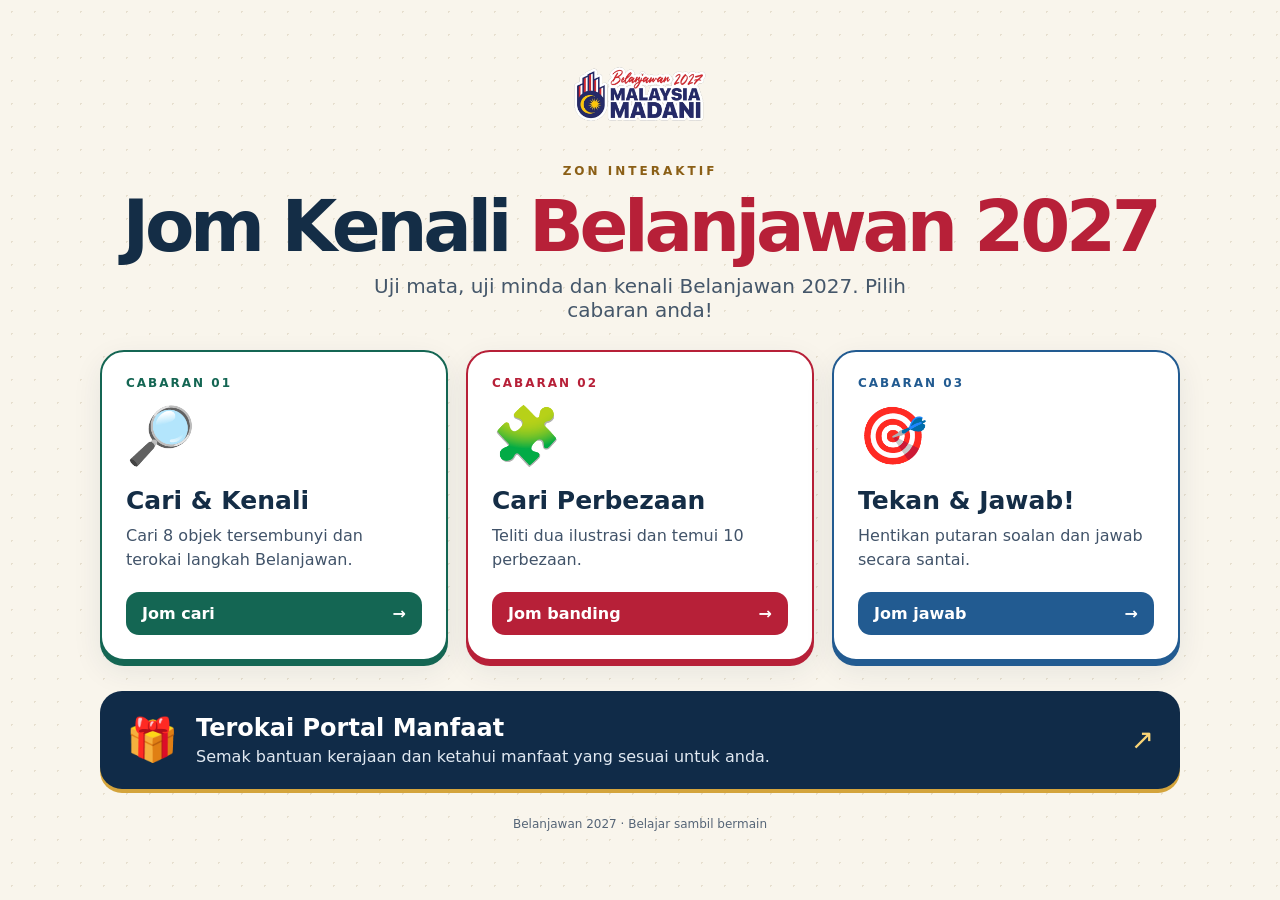
==== landing.html @ bca0113b "Revise landing page heading and quiz description" ====
<!doctype html><html lang="ms"><head><meta charset="utf-8"><meta name="viewport" content="width=device-width,initial-scale=1"><meta name="theme-color" content="#102b48"><title>Jom Kenali Belanjawan 2027</title><style>
*{box-sizing:border-box}body{margin:0;font-family:system-ui,sans-serif;color:#142d46;background:#f9f5ec;background-image:radial-gradient(#e7dfcf 1px,transparent 1px);background-size:23px 23px}main{max-width:1120px;margin:auto;padding:24px 20px 32px}header{text-align:center}header img{width:min(220px,60vw);height:140px;object-fit:contain;display:block;margin:auto}h1{font-size:clamp(38px,7vw,72px);letter-spacing:-.06em;line-height:1;margin:12px 0;color:#142d46}h1 span{color:#b72038}header p{font-size:clamp(15px,2vw,20px);margin:12px auto 28px;max-width:560px;color:#45576a}.eyebrow{font-weight:800;font-size:12px;letter-spacing:3px;text-transform:uppercase;color:#8b5f16}.games{display:grid;grid-template-columns:repeat(3,1fr);gap:18px}.game{--accent:#146653;display:flex;flex-direction:column;position:relative;overflow:hidden;padding:24px;border-radius:24px;background:white;color:#142d46;text-decoration:none;box-shadow:0 5px 0 var(--accent),0 10px 30px #17334a15;border:2px solid var(--accent);transition:transform .2s,box-shadow .2s;min-height:260px}.game:hover{transform:translateY(-5px);box-shadow:0 9px 0 var(--accent),0 15px 30px #17334a22}.game:active{transform:translateY(3px);box-shadow:0 2px 0 var(--accent)}.game:nth-child(2){--accent:#b72038}.game:nth-child(3){--accent:#225b91}.number{color:var(--accent);font-weight:800;font-size:12px;letter-spacing:2px}.emoji{font-size:56px;line-height:1.3;margin:10px 0}.game h2{font-size:25px;line-height:1.15;margin:4px 0 8px}.game p{color:#415369;margin:0 0 20px;line-height:1.5}.play{margin-top:auto;color:white;background:var(--accent);padding:12px 16px;border-radius:13px;font-weight:800;display:flex;justify-content:space-between}.portal{display:flex;align-items:center;gap:18px;background:#102b48;color:white;text-decoration:none;border-radius:22px;margin-top:30px;padding:22px 26px;box-shadow:0 4px 0 #d4a43c}.portal .emoji{margin:0;font-size:42px}.portal h2{margin:0 0 5px;font-size:24px}.portal p{margin:0;color:#e1e9f2}.portal .arrow{margin-left:auto;font-size:28px;color:#f9d477}.portal:hover{background:#1d4264}a:focus-visible{outline:4px solid #d69b28;outline-offset:5px}footer{text-align:center;color:#566577;font-size:12px;margin-top:28px} @media(max-width:720px){main{padding:18px 14px 24px}.games{grid-template-columns:1fr;gap:16px}.game{min-height:0;padding:18px}.emoji{font-size:44px;margin:4px 0}.game h2{font-size:23px}.game p{margin-bottom:12px}.portal{padding:18px;gap:12px}.portal h2{font-size:20px}header img{height:110px}}@media(prefers-reduced-motion:reduce){*{transition:none!important}}</style></head><body><main><header><img src="[data-uri]" alt="Belanjawan 2027 Malaysia MADANI"><div class="eyebrow">Zon Interaktif</div><h1>Jom Kenali <span>Belanjawan 2027</span></h1><p>Uji mata, uji minda dan kenali Belanjawan 2027. Pilih cabaran anda!</p></header><section class="games" aria-label="Pilih permainan"><a class="game" href="index.html"><span class="number">CABARAN 01</span><span class="emoji" aria-hidden="true">🔎</span><h2>Cari &amp; Kenali</h2><p>Cari 8 objek tersembunyi dan terokai langkah Belanjawan.</p><span class="play">Jom cari <span>→</span></span></a><a class="game" href="https://ismailyjoe.github.io/belanjawan-2027-cari-perbezaan/"><span class="number">CABARAN 02</span><span class="emoji" aria-hidden="true">🧩</span><h2>Cari Perbezaan</h2><p>Teliti dua ilustrasi dan temui 10 perbezaan.</p><span class="play">Jom banding <span>→</span></span></a><a class="game" href="https://ismailyjoe.github.io/belanjawan-2027-soalan-santai/"><span class="number">CABARAN 03</span><span class="emoji" aria-hidden="true">🎯</span><h2>Tekan &amp; Jawab!</h2><p>Hentikan putaran soalan dan jawab secara santai.</p><span class="play">Jom jawab <span>→</span></span></a></section><a class="portal" href="https://manfaat.mof.gov.my/" target="_blank" rel="noopener noreferrer"><span class="emoji" aria-hidden="true">🎁</span><div><h2>Terokai Portal Manfaat</h2><p>Semak bantuan kerajaan dan ketahui manfaat yang sesuai untuk anda.</p></div><span class="arrow" aria-hidden="true">↗</span></a><footer>Belanjawan 2027 · Belajar sambil bermain</footer></main></body></html>
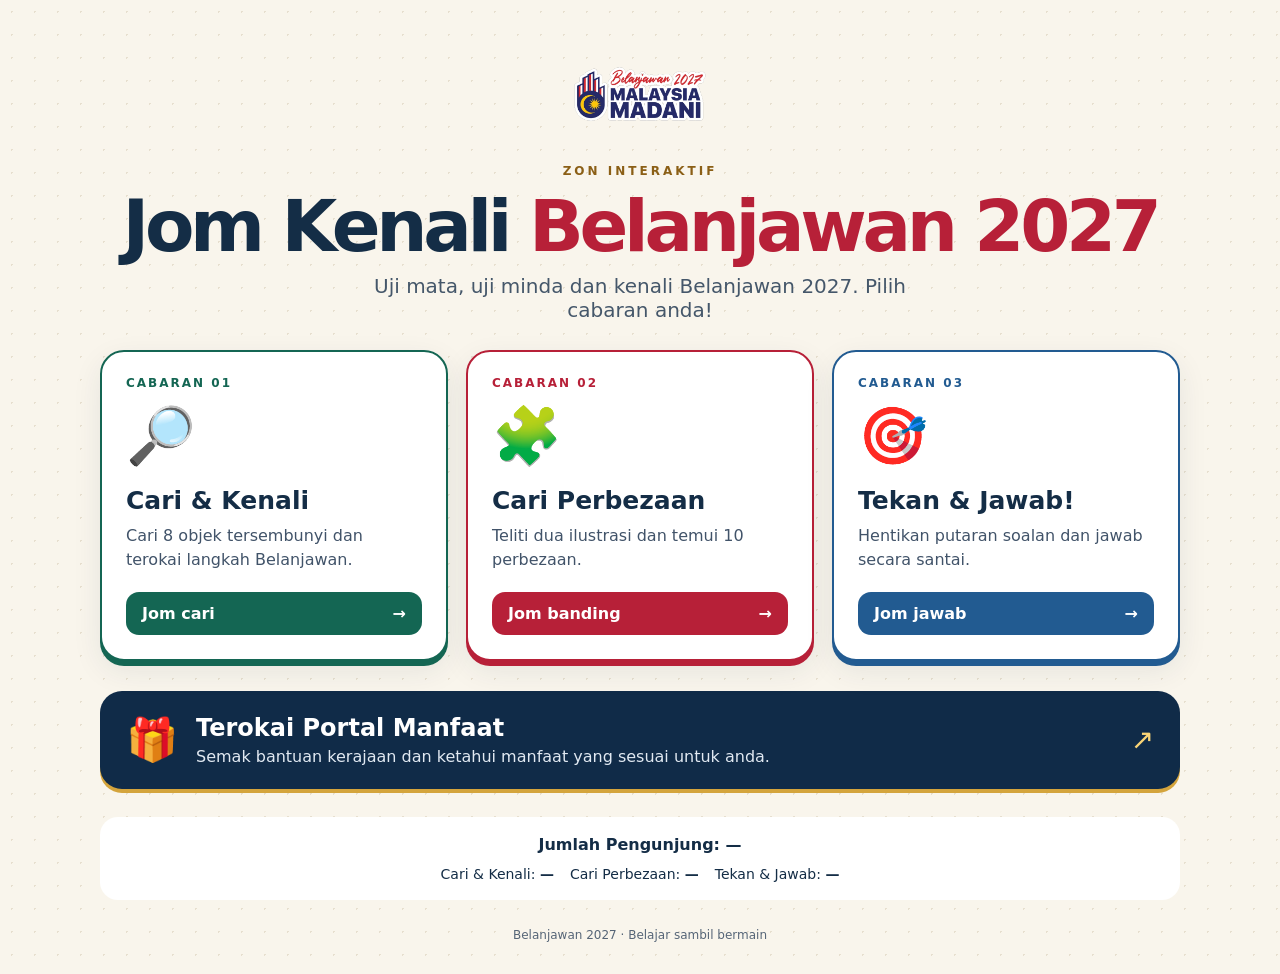
==== commit 8233c151: "Integrate Firebase cumulative visitors counter" ====
--- a/landing.html
+++ b/landing.html
@@ -1,2 +1,2 @@
 <!doctype html><html lang="ms"><head><meta charset="utf-8"><meta name="viewport" content="width=device-width,initial-scale=1"><meta name="theme-color" content="#102b48"><title>Jom Kenali Belanjawan 2027</title><style>
-*{box-sizing:border-box}body{margin:0;font-family:system-ui,sans-serif;color:#142d46;background:#f9f5ec;background-image:radial-gradient(#e7dfcf 1px,transparent 1px);background-size:23px 23px}main{max-width:1120px;margin:auto;padding:24px 20px 32px}header{text-align:center}header img{width:min(220px,60vw);height:140px;object-fit:contain;display:block;margin:auto}h1{font-size:clamp(38px,7vw,72px);letter-spacing:-.06em;line-height:1;margin:12px 0;color:#142d46}h1 span{color:#b72038}header p{font-size:clamp(15px,2vw,20px);margin:12px auto 28px;max-width:560px;color:#45576a}.eyebrow{font-weight:800;font-size:12px;letter-spacing:3px;text-transform:uppercase;color:#8b5f16}.games{display:grid;grid-template-columns:repeat(3,1fr);gap:18px}.game{--accent:#146653;display:flex;flex-direction:column;position:relative;overflow:hidden;padding:24px;border-radius:24px;background:white;color:#142d46;text-decoration:none;box-shadow:0 5px 0 var(--accent),0 10px 30px #17334a15;border:2px solid var(--accent);transition:transform .2s,box-shadow .2s;min-height:260px}.game:hover{transform:translateY(-5px);box-shadow:0 9px 0 var(--accent),0 15px 30px #17334a22}.game:active{transform:translateY(3px);box-shadow:0 2px 0 var(--accent)}.game:nth-child(2){--accent:#b72038}.game:nth-child(3){--accent:#225b91}.number{color:var(--accent);font-weight:800;font-size:12px;letter-spacing:2px}.emoji{font-size:56px;line-height:1.3;margin:10px 0}.game h2{font-size:25px;line-height:1.15;margin:4px 0 8px}.game p{color:#415369;margin:0 0 20px;line-height:1.5}.play{margin-top:auto;color:white;background:var(--accent);padding:12px 16px;border-radius:13px;font-weight:800;display:flex;justify-content:space-between}.portal{display:flex;align-items:center;gap:18px;background:#102b48;color:white;text-decoration:none;border-radius:22px;margin-top:30px;padding:22px 26px;box-shadow:0 4px 0 #d4a43c}.portal .emoji{margin:0;font-size:42px}.portal h2{margin:0 0 5px;font-size:24px}.portal p{margin:0;color:#e1e9f2}.portal .arrow{margin-left:auto;font-size:28px;color:#f9d477}.portal:hover{background:#1d4264}a:focus-visible{outline:4px solid #d69b28;outline-offset:5px}footer{text-align:center;color:#566577;font-size:12px;margin-top:28px} @media(max-width:720px){main{padding:18px 14px 24px}.games{grid-template-columns:1fr;gap:16px}.game{min-height:0;padding:18px}.emoji{font-size:44px;margin:4px 0}.game h2{font-size:23px}.game p{margin-bottom:12px}.portal{padding:18px;gap:12px}.portal h2{font-size:20px}header img{height:110px}}@media(prefers-reduced-motion:reduce){*{transition:none!important}}</style></head><body><main><header><img src="[data-uri]" alt="Belanjawan 2027 Malaysia MADANI"><div class="eyebrow">Zon Interaktif</div><h1>Jom Kenali <span>Belanjawan 2027</span></h1><p>Uji mata, uji minda dan kenali Belanjawan 2027. Pilih cabaran anda!</p></header><section class="games" aria-label="Pilih permainan"><a class="game" href="index.html"><span class="number">CABARAN 01</span><span class="emoji" aria-hidden="true">🔎</span><h2>Cari &amp; Kenali</h2><p>Cari 8 objek tersembunyi dan terokai langkah Belanjawan.</p><span class="play">Jom cari <span>→</span></span></a><a class="game" href="https://ismailyjoe.github.io/belanjawan-2027-cari-perbezaan/"><span class="number">CABARAN 02</span><span class="emoji" aria-hidden="true">🧩</span><h2>Cari Perbezaan</h2><p>Teliti dua ilustrasi dan temui 10 perbezaan.</p><span class="play">Jom banding <span>→</span></span></a><a class="game" href="https://ismailyjoe.github.io/belanjawan-2027-soalan-santai/"><span class="number">CABARAN 03</span><span class="emoji" aria-hidden="true">🎯</span><h2>Tekan &amp; Jawab!</h2><p>Hentikan putaran soalan dan jawab secara santai.</p><span class="play">Jom jawab <span>→</span></span></a></section><a class="portal" href="https://manfaat.mof.gov.my/" target="_blank" rel="noopener noreferrer"><span class="emoji" aria-hidden="true">🎁</span><div><h2>Terokai Portal Manfaat</h2><p>Semak bantuan kerajaan dan ketahui manfaat yang sesuai untuk anda.</p></div><span class="arrow" aria-hidden="true">↗</span></a><footer>Belanjawan 2027 · Belajar sambil bermain</footer></main></body></html>+*{box-sizing:border-box}body{margin:0;font-family:system-ui,sans-serif;color:#142d46;background:#f9f5ec;background-image:radial-gradient(#e7dfcf 1px,transparent 1px);background-size:23px 23px}main{max-width:1120px;margin:auto;padding:24px 20px 32px}header{text-align:center}header img{width:min(220px,60vw);height:140px;object-fit:contain;display:block;margin:auto}h1{font-size:clamp(38px,7vw,72px);letter-spacing:-.06em;line-height:1;margin:12px 0;color:#142d46}h1 span{color:#b72038}header p{font-size:clamp(15px,2vw,20px);margin:12px auto 28px;max-width:560px;color:#45576a}.eyebrow{font-weight:800;font-size:12px;letter-spacing:3px;text-transform:uppercase;color:#8b5f16}.games{display:grid;grid-template-columns:repeat(3,1fr);gap:18px}.game{--accent:#146653;display:flex;flex-direction:column;position:relative;overflow:hidden;padding:24px;border-radius:24px;background:white;color:#142d46;text-decoration:none;box-shadow:0 5px 0 var(--accent),0 10px 30px #17334a15;border:2px solid var(--accent);transition:transform .2s,box-shadow .2s;min-height:260px}.game:hover{transform:translateY(-5px);box-shadow:0 9px 0 var(--accent),0 15px 30px #17334a22}.game:active{transform:translateY(3px);box-shadow:0 2px 0 var(--accent)}.game:nth-child(2){--accent:#b72038}.game:nth-child(3){--accent:#225b91}.number{color:var(--accent);font-weight:800;font-size:12px;letter-spacing:2px}.emoji{font-size:56px;line-height:1.3;margin:10px 0}.game h2{font-size:25px;line-height:1.15;margin:4px 0 8px}.game p{color:#415369;margin:0 0 20px;line-height:1.5}.play{margin-top:auto;color:white;background:var(--accent);padding:12px 16px;border-radius:13px;font-weight:800;display:flex;justify-content:space-between}.portal{display:flex;align-items:center;gap:18px;background:#102b48;color:white;text-decoration:none;border-radius:22px;margin-top:30px;padding:22px 26px;box-shadow:0 4px 0 #d4a43c}.portal .emoji{margin:0;font-size:42px}.portal h2{margin:0 0 5px;font-size:24px}.portal p{margin:0;color:#e1e9f2}.portal .arrow{margin-left:auto;font-size:28px;color:#f9d477}.portal:hover{background:#1d4264}a:focus-visible{outline:4px solid #d69b28;outline-offset:5px}footer{text-align:center;color:#566577;font-size:12px;margin-top:28px} @media(max-width:720px){main{padding:18px 14px 24px}.games{grid-template-columns:1fr;gap:16px}.game{min-height:0;padding:18px}.emoji{font-size:44px;margin:4px 0}.game h2{font-size:23px}.game p{margin-bottom:12px}.portal{padding:18px;gap:12px}.portal h2{font-size:20px}header img{height:110px}}@media(prefers-reduced-motion:reduce){*{transition:none!important}}</style></head><body><main><header><img src="[data-uri]" alt="Belanjawan 2027 Malaysia MADANI"><div class="eyebrow">Zon Interaktif</div><h1>Jom Kenali <span>Belanjawan 2027</span></h1><p>Uji mata, uji minda dan kenali Belanjawan 2027. Pilih cabaran anda!</p></header><section class="games" aria-label="Pilih permainan"><a class="game" href="index.html"><span class="number">CABARAN 01</span><span class="emoji" aria-hidden="true">🔎</span><h2>Cari &amp; Kenali</h2><p>Cari 8 objek tersembunyi dan terokai langkah Belanjawan.</p><span class="play">Jom cari <span>→</span></span></a><a class="game" href="https://ismailyjoe.github.io/belanjawan-2027-cari-perbezaan/"><span class="number">CABARAN 02</span><span class="emoji" aria-hidden="true">🧩</span><h2>Cari Perbezaan</h2><p>Teliti dua ilustrasi dan temui 10 perbezaan.</p><span class="play">Jom banding <span>→</span></span></a><a class="game" href="https://ismailyjoe.github.io/belanjawan-2027-soalan-santai/"><span class="number">CABARAN 03</span><span class="emoji" aria-hidden="true">🎯</span><h2>Tekan &amp; Jawab!</h2><p>Hentikan putaran soalan dan jawab secara santai.</p><span class="play">Jom jawab <span>→</span></span></a></section><a class="portal" href="https://manfaat.mof.gov.my/" target="_blank" rel="noopener noreferrer"><span class="emoji" aria-hidden="true">🎁</span><div><h2>Terokai Portal Manfaat</h2><p>Semak bantuan kerajaan dan ketahui manfaat yang sesuai untuk anda.</p></div><span class="arrow" aria-hidden="true">↗</span></a><section style='margin-top:28px;text-align:center;background:white;border-radius:18px;padding:18px;color:#142d46' aria-label='Statistik'><strong>Jumlah Pengunjung: <span data-count='visitors'>—</span></strong><div style='display:flex;flex-wrap:wrap;justify-content:center;gap:16px;margin-top:12px;font-size:14px'><span>Cari &amp; Kenali: <b data-count='cari_kenali'>—</b></span><span>Cari Perbezaan: <b data-count='cari_perbezaan'>—</b></span><span>Tekan &amp; Jawab: <b data-count='tekan_jawab'>—</b></span></div></section><footer>Belanjawan 2027 · Belajar sambil bermain</footer></main><script>(()=>{const base="https://belanjawan-2027-games-default-rtdb.asia-southeast1.firebasedatabase.app/counters/";const fmt=new Intl.NumberFormat("ms-MY");window.budgetCount=async key=>{try{const r=await fetch(base+key+".json",{method:"PUT",headers:{"Content-Type":"application/json"},body:JSON.stringify({".sv":{"increment":1}})});if(!r.ok)throw Error(r.status);const v=await r.json();document.querySelectorAll('[data-count="'+key+'"]').forEach(e=>e.textContent=fmt.format(v));}catch(e){console.warn("Counter unavailable",e);}};window.budgetRead=async()=>{try{const r=await fetch(base.slice(0,-1)+".json",{cache:"no-store"});if(!r.ok)throw Error(r.status);const v=await r.json()||{};document.querySelectorAll("[data-count]").forEach(e=>e.textContent=fmt.format(v[e.dataset.count]||0));}catch(e){console.warn("Counter unavailable",e);}};})();</script><script>budgetCount('visitors').then(budgetRead);</script></body></html>
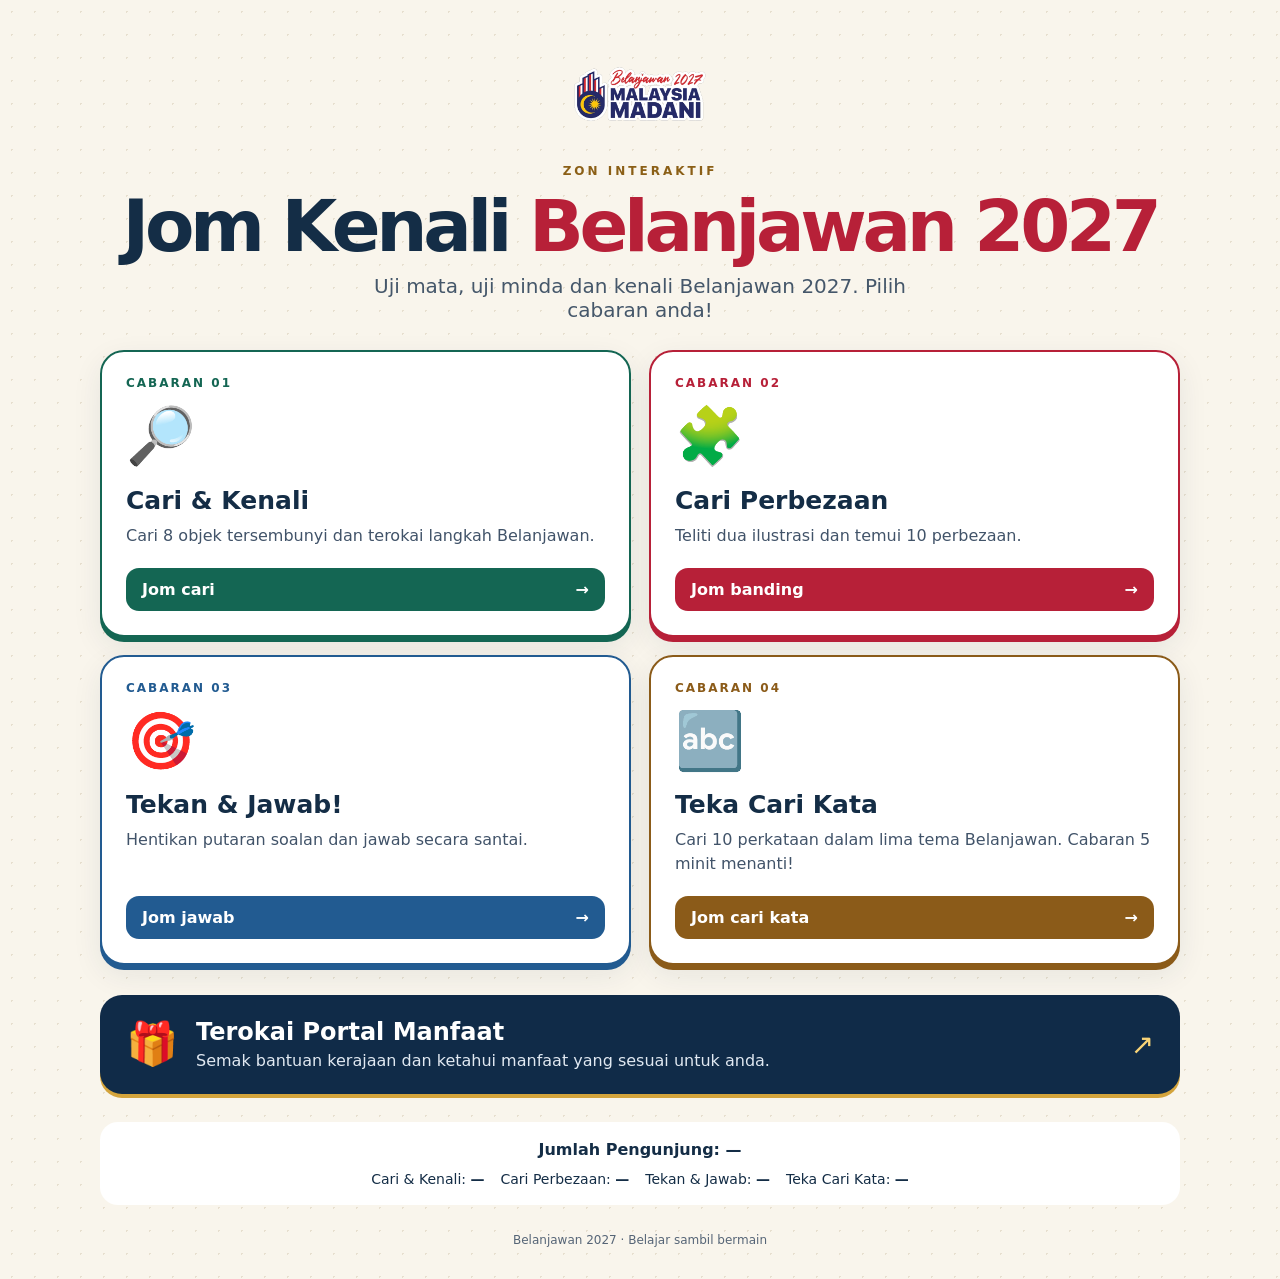
==== commit a3bf1b1e: "Add Teka Cari Kata game and play total to landing page" ====
--- a/landing.html
+++ b/landing.html
@@ -1,2 +1,9 @@
 <!doctype html><html lang="ms"><head><meta charset="utf-8"><meta name="viewport" content="width=device-width,initial-scale=1"><meta name="theme-color" content="#102b48"><title>Jom Kenali Belanjawan 2027</title><style>
-*{box-sizing:border-box}body{margin:0;font-family:system-ui,sans-serif;color:#142d46;background:#f9f5ec;background-image:radial-gradient(#e7dfcf 1px,transparent 1px);background-size:23px 23px}main{max-width:1120px;margin:auto;padding:24px 20px 32px}header{text-align:center}header img{width:min(220px,60vw);height:140px;object-fit:contain;display:block;margin:auto}h1{font-size:clamp(38px,7vw,72px);letter-spacing:-.06em;line-height:1;margin:12px 0;color:#142d46}h1 span{color:#b72038}header p{font-size:clamp(15px,2vw,20px);margin:12px auto 28px;max-width:560px;color:#45576a}.eyebrow{font-weight:800;font-size:12px;letter-spacing:3px;text-transform:uppercase;color:#8b5f16}.games{display:grid;grid-template-columns:repeat(3,1fr);gap:18px}.game{--accent:#146653;display:flex;flex-direction:column;position:relative;overflow:hidden;padding:24px;border-radius:24px;background:white;color:#142d46;text-decoration:none;box-shadow:0 5px 0 var(--accent),0 10px 30px #17334a15;border:2px solid var(--accent);transition:transform .2s,box-shadow .2s;min-height:260px}.game:hover{transform:translateY(-5px);box-shadow:0 9px 0 var(--accent),0 15px 30px #17334a22}.game:active{transform:translateY(3px);box-shadow:0 2px 0 var(--accent)}.game:nth-child(2){--accent:#b72038}.game:nth-child(3){--accent:#225b91}.number{color:var(--accent);font-weight:800;font-size:12px;letter-spacing:2px}.emoji{font-size:56px;line-height:1.3;margin:10px 0}.game h2{font-size:25px;line-height:1.15;margin:4px 0 8px}.game p{color:#415369;margin:0 0 20px;line-height:1.5}.play{margin-top:auto;color:white;background:var(--accent);padding:12px 16px;border-radius:13px;font-weight:800;display:flex;justify-content:space-between}.portal{display:flex;align-items:center;gap:18px;background:#102b48;color:white;text-decoration:none;border-radius:22px;margin-top:30px;padding:22px 26px;box-shadow:0 4px 0 #d4a43c}.portal .emoji{margin:0;font-size:42px}.portal h2{margin:0 0 5px;font-size:24px}.portal p{margin:0;color:#e1e9f2}.portal .arrow{margin-left:auto;font-size:28px;color:#f9d477}.portal:hover{background:#1d4264}a:focus-visible{outline:4px solid #d69b28;outline-offset:5px}footer{text-align:center;color:#566577;font-size:12px;margin-top:28px} @media(max-width:720px){main{padding:18px 14px 24px}.games{grid-template-columns:1fr;gap:16px}.game{min-height:0;padding:18px}.emoji{font-size:44px;margin:4px 0}.game h2{font-size:23px}.game p{margin-bottom:12px}.portal{padding:18px;gap:12px}.portal h2{font-size:20px}header img{height:110px}}@media(prefers-reduced-motion:reduce){*{transition:none!important}}</style></head><body><main><header><img src="[data-uri]" alt="Belanjawan 2027 Malaysia MADANI"><div class="eyebrow">Zon Interaktif</div><h1>Jom Kenali <span>Belanjawan 2027</span></h1><p>Uji mata, uji minda dan kenali Belanjawan 2027. Pilih cabaran anda!</p></header><section class="games" aria-label="Pilih permainan"><a class="game" href="index.html"><span class="number">CABARAN 01</span><span class="emoji" aria-hidden="true">🔎</span><h2>Cari &amp; Kenali</h2><p>Cari 8 objek tersembunyi dan terokai langkah Belanjawan.</p><span class="play">Jom cari <span>→</span></span></a><a class="game" href="https://ismailyjoe.github.io/belanjawan-2027-cari-perbezaan/"><span class="number">CABARAN 02</span><span class="emoji" aria-hidden="true">🧩</span><h2>Cari Perbezaan</h2><p>Teliti dua ilustrasi dan temui 10 perbezaan.</p><span class="play">Jom banding <span>→</span></span></a><a class="game" href="https://ismailyjoe.github.io/belanjawan-2027-soalan-santai/"><span class="number">CABARAN 03</span><span class="emoji" aria-hidden="true">🎯</span><h2>Tekan &amp; Jawab!</h2><p>Hentikan putaran soalan dan jawab secara santai.</p><span class="play">Jom jawab <span>→</span></span></a></section><a class="portal" href="https://manfaat.mof.gov.my/" target="_blank" rel="noopener noreferrer"><span class="emoji" aria-hidden="true">🎁</span><div><h2>Terokai Portal Manfaat</h2><p>Semak bantuan kerajaan dan ketahui manfaat yang sesuai untuk anda.</p></div><span class="arrow" aria-hidden="true">↗</span></a><section style='margin-top:28px;text-align:center;background:white;border-radius:18px;padding:18px;color:#142d46' aria-label='Statistik'><strong>Jumlah Pengunjung: <span data-count='visitors'>—</span></strong><div style='display:flex;flex-wrap:wrap;justify-content:center;gap:16px;margin-top:12px;font-size:14px'><span>Cari &amp; Kenali: <b data-count='cari_kenali'>—</b></span><span>Cari Perbezaan: <b data-count='cari_perbezaan'>—</b></span><span>Tekan &amp; Jawab: <b data-count='tekan_jawab'>—</b></span></div></section><footer>Belanjawan 2027 · Belajar sambil bermain</footer></main><script>(()=>{const base="https://belanjawan-2027-games-default-rtdb.asia-southeast1.firebasedatabase.app/counters/";const fmt=new Intl.NumberFormat("ms-MY");window.budgetCount=async key=>{try{const r=await fetch(base+key+".json",{method:"PUT",headers:{"Content-Type":"application/json"},body:JSON.stringify({".sv":{"increment":1}})});if(!r.ok)throw Error(r.status);const v=await r.json();document.querySelectorAll('[data-count="'+key+'"]').forEach(e=>e.textContent=fmt.format(v));}catch(e){console.warn("Counter unavailable",e);}};window.budgetRead=async()=>{try{const r=await fetch(base.slice(0,-1)+".json",{cache:"no-store"});if(!r.ok)throw Error(r.status);const v=await r.json()||{};document.querySelectorAll("[data-count]").forEach(e=>e.textContent=fmt.format(v[e.dataset.count]||0));}catch(e){console.warn("Counter unavailable",e);}};})();</script><script>budgetCount('visitors').then(budgetRead);</script></body></html>+*{box-sizing:border-box}body{margin:0;font-family:system-ui,sans-serif;color:#142d46;background:#f9f5ec;background-image:radial-gradient(#e7dfcf 1px,transparent 1px);background-size:23px 23px}main{max-width:1120px;margin:auto;padding:24px 20px 32px}header{text-align:center}header img{width:min(220px,60vw);height:140px;object-fit:contain;display:block;margin:auto}h1{font-size:clamp(38px,7vw,72px);letter-spacing:-.06em;line-height:1;margin:12px 0;color:#142d46}h1 span{color:#b72038}header p{font-size:clamp(15px,2vw,20px);margin:12px auto 28px;max-width:560px;color:#45576a}.eyebrow{font-weight:800;font-size:12px;letter-spacing:3px;text-transform:uppercase;color:#8b5f16}.games{display:grid;grid-template-columns:repeat(2,1fr);gap:18px}.game{--accent:#146653;display:flex;flex-direction:column;position:relative;overflow:hidden;padding:24px;border-radius:24px;background:white;color:#142d46;text-decoration:none;box-shadow:0 5px 0 var(--accent),0 10px 30px #17334a15;border:2px solid var(--accent);transition:transform .2s,box-shadow .2s;min-height:260px}.game:hover{transform:translateY(-5px);box-shadow:0 9px 0 var(--accent),0 15px 30px #17334a22}.game:active{transform:translateY(3px);box-shadow:0 2px 0 var(--accent)}.game:nth-child(2){--accent:#b72038}.game:nth-child(3){--accent:#225b91}.game:nth-child(4){--accent:#8b5b19}.number{color:var(--accent);font-weight:800;font-size:12px;letter-spacing:2px}.emoji{font-size:56px;line-height:1.3;margin:10px 0}.game h2{font-size:25px;line-height:1.15;margin:4px 0 8px}.game p{color:#415369;margin:0 0 20px;line-height:1.5}.play{margin-top:auto;color:white;background:var(--accent);padding:12px 16px;border-radius:13px;font-weight:800;display:flex;justify-content:space-between}.portal{display:flex;align-items:center;gap:18px;background:#102b48;color:white;text-decoration:none;border-radius:22px;margin-top:30px;padding:22px 26px;box-shadow:0 4px 0 #d4a43c}.portal .emoji{margin:0;font-size:42px}.portal h2{margin:0 0 5px;font-size:24px}.portal p{margin:0;color:#e1e9f2}.portal .arrow{margin-left:auto;font-size:28px;color:#f9d477}.portal:hover{background:#1d4264}a:focus-visible{outline:4px solid #d69b28;outline-offset:5px}footer{text-align:center;color:#566577;font-size:12px;margin-top:28px} @media(max-width:720px){main{padding:18px 14px 24px}.games{grid-template-columns:1fr;gap:16px}.game{min-height:0;padding:18px}.emoji{font-size:44px;margin:4px 0}.game h2{font-size:23px}.game p{margin-bottom:12px}.portal{padding:18px;gap:12px}.portal h2{font-size:20px}header img{height:110px}}@media(prefers-reduced-motion:reduce){*{transition:none!important}}</style></head><body><main><header><img src="[data-uri]" alt="Belanjawan 2027 Malaysia MADANI"><div class="eyebrow">Zon Interaktif</div><h1>Jom Kenali <span>Belanjawan 2027</span></h1><p>Uji mata, uji minda dan kenali Belanjawan 2027. Pilih cabaran anda!</p></header><section class="games" aria-label="Pilih permainan"><a class="game" href="index.html"><span class="number">CABARAN 01</span><span class="emoji" aria-hidden="true">🔎</span><h2>Cari &amp; Kenali</h2><p>Cari 8 objek tersembunyi dan terokai langkah Belanjawan.</p><span class="play">Jom cari <span>→</span></span></a><a class="game" href="https://ismailyjoe.github.io/belanjawan-2027-cari-perbezaan/"><span class="number">CABARAN 02</span><span class="emoji" aria-hidden="true">🧩</span><h2>Cari Perbezaan</h2><p>Teliti dua ilustrasi dan temui 10 perbezaan.</p><span class="play">Jom banding <span>→</span></span></a><a class="game" href="https://ismailyjoe.github.io/belanjawan-2027-soalan-santai/"><span class="number">CABARAN 03</span><span class="emoji" aria-hidden="true">🎯</span><h2>Tekan &amp; Jawab!</h2><p>Hentikan putaran soalan dan jawab secara santai.</p><span class="play">Jom jawab <span>→</span></span></a>
+<a class="game" href="https://ismailyjoe.github.io/belanjawan-2027-teka-cari-kata/">
+ <span class="number">CABARAN 04</span>
+ <span class="emoji" aria-hidden="true">🔤</span>
+ <h2>Teka Cari Kata</h2>
+ <p>Cari 10 perkataan dalam lima tema Belanjawan. Cabaran 5 minit menanti!</p>
+ <span class="play">Jom cari kata <span>→</span></span>
+</a></section><a class="portal" href="https://manfaat.mof.gov.my/" target="_blank" rel="noopener noreferrer"><span class="emoji" aria-hidden="true">🎁</span><div><h2>Terokai Portal Manfaat</h2><p>Semak bantuan kerajaan dan ketahui manfaat yang sesuai untuk anda.</p></div><span class="arrow" aria-hidden="true">↗</span></a><section style='margin-top:28px;text-align:center;background:white;border-radius:18px;padding:18px;color:#142d46' aria-label='Statistik'><strong>Jumlah Pengunjung: <span data-count='visitors'>—</span></strong><div style='display:flex;flex-wrap:wrap;justify-content:center;gap:16px;margin-top:12px;font-size:14px'><span>Cari &amp; Kenali: <b data-count='cari_kenali'>—</b></span><span>Cari Perbezaan: <b data-count='cari_perbezaan'>—</b></span><span>Tekan &amp; Jawab: <b data-count='tekan_jawab'>—</b></span><span>Teka Cari Kata: <b data-count='teka_cari_kata'>—</b></span></div></section><footer>Belanjawan 2027 · Belajar sambil bermain</footer></main><script>(()=>{const base="https://belanjawan-2027-games-default-rtdb.asia-southeast1.firebasedatabase.app/counters/";const fmt=new Intl.NumberFormat("ms-MY");window.budgetCount=async key=>{try{const r=await fetch(base+key+".json",{method:"PUT",headers:{"Content-Type":"application/json"},body:JSON.stringify({".sv":{"increment":1}})});if(!r.ok)throw Error(r.status);const v=await r.json();document.querySelectorAll('[data-count="'+key+'"]').forEach(e=>e.textContent=fmt.format(v));}catch(e){console.warn("Counter unavailable",e);}};window.budgetRead=async()=>{try{const r=await fetch(base.slice(0,-1)+".json",{cache:"no-store"});if(!r.ok)throw Error(r.status);const v=await r.json()||{};document.querySelectorAll("[data-count]").forEach(e=>e.textContent=fmt.format(v[e.dataset.count]||0));}catch(e){console.warn("Counter unavailable",e);}};})();</script><script>budgetCount('visitors').then(budgetRead);</script></body></html>
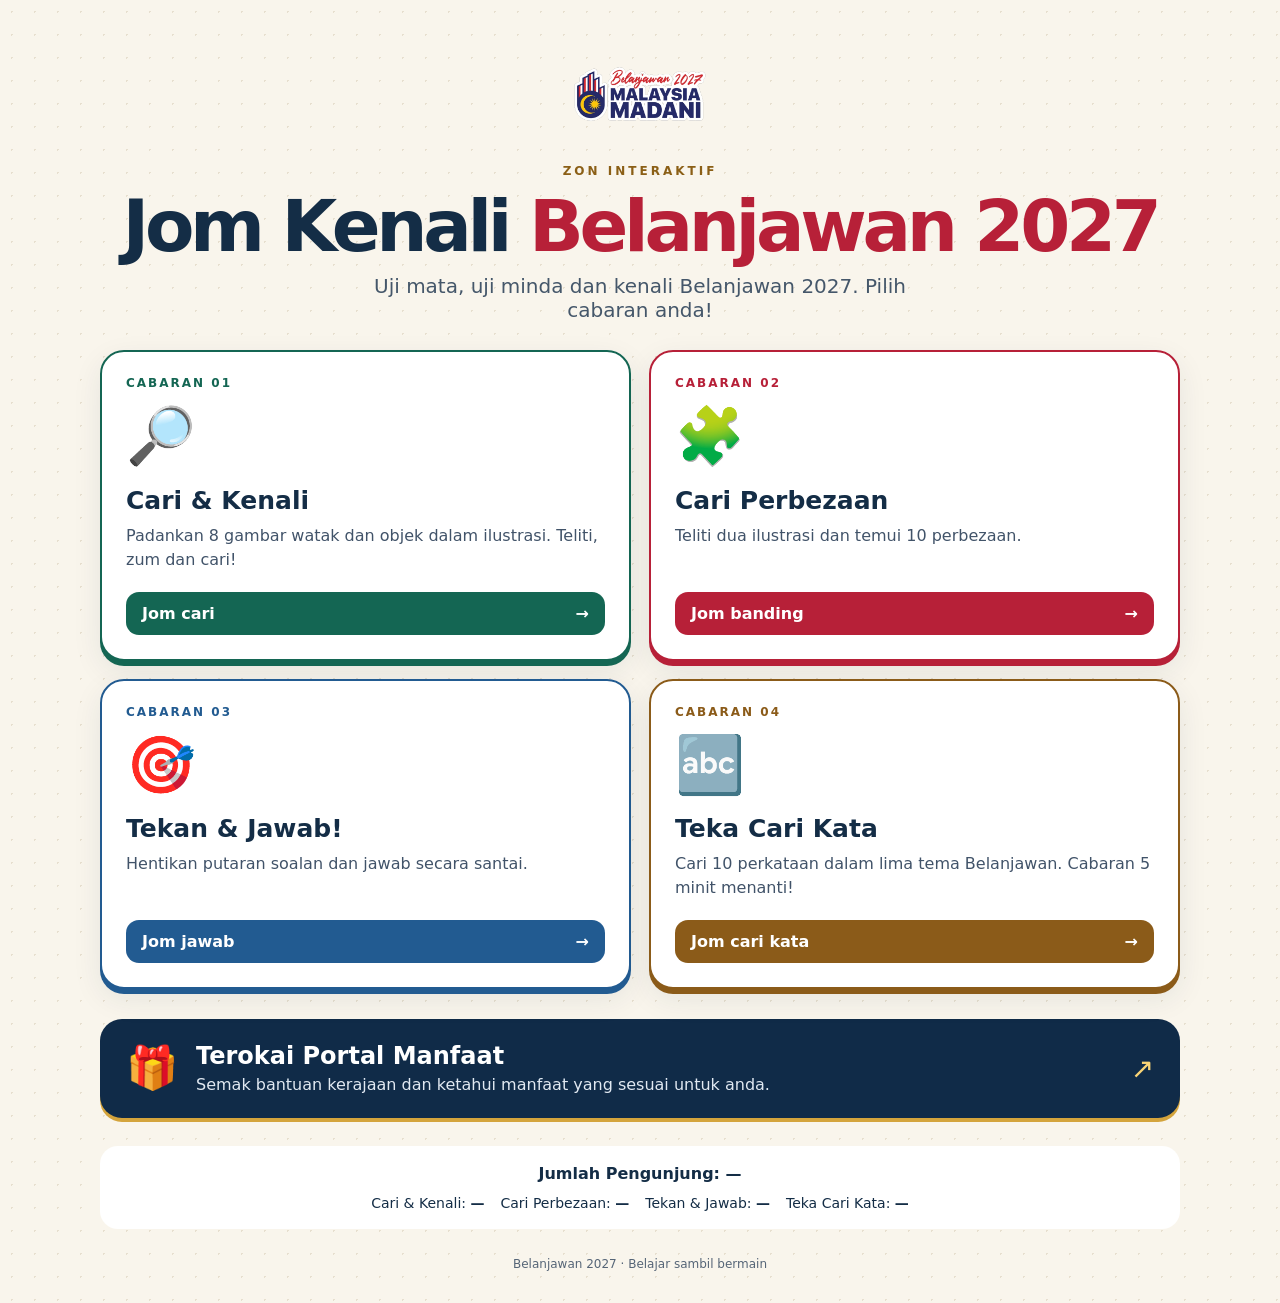
==== commit 71bf876a: "Redesign Cari & Kenali as a picture matching search game" ====
--- a/landing.html
+++ b/landing.html
@@ -1,5 +1,5 @@
 <!doctype html><html lang="ms"><head><meta charset="utf-8"><meta name="viewport" content="width=device-width,initial-scale=1"><meta name="theme-color" content="#102b48"><title>Jom Kenali Belanjawan 2027</title><style>
-*{box-sizing:border-box}body{margin:0;font-family:system-ui,sans-serif;color:#142d46;background:#f9f5ec;background-image:radial-gradient(#e7dfcf 1px,transparent 1px);background-size:23px 23px}main{max-width:1120px;margin:auto;padding:24px 20px 32px}header{text-align:center}header img{width:min(220px,60vw);height:140px;object-fit:contain;display:block;margin:auto}h1{font-size:clamp(38px,7vw,72px);letter-spacing:-.06em;line-height:1;margin:12px 0;color:#142d46}h1 span{color:#b72038}header p{font-size:clamp(15px,2vw,20px);margin:12px auto 28px;max-width:560px;color:#45576a}.eyebrow{font-weight:800;font-size:12px;letter-spacing:3px;text-transform:uppercase;color:#8b5f16}.games{display:grid;grid-template-columns:repeat(2,1fr);gap:18px}.game{--accent:#146653;display:flex;flex-direction:column;position:relative;overflow:hidden;padding:24px;border-radius:24px;background:white;color:#142d46;text-decoration:none;box-shadow:0 5px 0 var(--accent),0 10px 30px #17334a15;border:2px solid var(--accent);transition:transform .2s,box-shadow .2s;min-height:260px}.game:hover{transform:translateY(-5px);box-shadow:0 9px 0 var(--accent),0 15px 30px #17334a22}.game:active{transform:translateY(3px);box-shadow:0 2px 0 var(--accent)}.game:nth-child(2){--accent:#b72038}.game:nth-child(3){--accent:#225b91}.game:nth-child(4){--accent:#8b5b19}.number{color:var(--accent);font-weight:800;font-size:12px;letter-spacing:2px}.emoji{font-size:56px;line-height:1.3;margin:10px 0}.game h2{font-size:25px;line-height:1.15;margin:4px 0 8px}.game p{color:#415369;margin:0 0 20px;line-height:1.5}.play{margin-top:auto;color:white;background:var(--accent);padding:12px 16px;border-radius:13px;font-weight:800;display:flex;justify-content:space-between}.portal{display:flex;align-items:center;gap:18px;background:#102b48;color:white;text-decoration:none;border-radius:22px;margin-top:30px;padding:22px 26px;box-shadow:0 4px 0 #d4a43c}.portal .emoji{margin:0;font-size:42px}.portal h2{margin:0 0 5px;font-size:24px}.portal p{margin:0;color:#e1e9f2}.portal .arrow{margin-left:auto;font-size:28px;color:#f9d477}.portal:hover{background:#1d4264}a:focus-visible{outline:4px solid #d69b28;outline-offset:5px}footer{text-align:center;color:#566577;font-size:12px;margin-top:28px} @media(max-width:720px){main{padding:18px 14px 24px}.games{grid-template-columns:1fr;gap:16px}.game{min-height:0;padding:18px}.emoji{font-size:44px;margin:4px 0}.game h2{font-size:23px}.game p{margin-bottom:12px}.portal{padding:18px;gap:12px}.portal h2{font-size:20px}header img{height:110px}}@media(prefers-reduced-motion:reduce){*{transition:none!important}}</style></head><body><main><header><img src="[data-uri]" alt="Belanjawan 2027 Malaysia MADANI"><div class="eyebrow">Zon Interaktif</div><h1>Jom Kenali <span>Belanjawan 2027</span></h1><p>Uji mata, uji minda dan kenali Belanjawan 2027. Pilih cabaran anda!</p></header><section class="games" aria-label="Pilih permainan"><a class="game" href="index.html"><span class="number">CABARAN 01</span><span class="emoji" aria-hidden="true">🔎</span><h2>Cari &amp; Kenali</h2><p>Cari 8 objek tersembunyi dan terokai langkah Belanjawan.</p><span class="play">Jom cari <span>→</span></span></a><a class="game" href="https://ismailyjoe.github.io/belanjawan-2027-cari-perbezaan/"><span class="number">CABARAN 02</span><span class="emoji" aria-hidden="true">🧩</span><h2>Cari Perbezaan</h2><p>Teliti dua ilustrasi dan temui 10 perbezaan.</p><span class="play">Jom banding <span>→</span></span></a><a class="game" href="https://ismailyjoe.github.io/belanjawan-2027-soalan-santai/"><span class="number">CABARAN 03</span><span class="emoji" aria-hidden="true">🎯</span><h2>Tekan &amp; Jawab!</h2><p>Hentikan putaran soalan dan jawab secara santai.</p><span class="play">Jom jawab <span>→</span></span></a>
+*{box-sizing:border-box}body{margin:0;font-family:system-ui,sans-serif;color:#142d46;background:#f9f5ec;background-image:radial-gradient(#e7dfcf 1px,transparent 1px);background-size:23px 23px}main{max-width:1120px;margin:auto;padding:24px 20px 32px}header{text-align:center}header img{width:min(220px,60vw);height:140px;object-fit:contain;display:block;margin:auto}h1{font-size:clamp(38px,7vw,72px);letter-spacing:-.06em;line-height:1;margin:12px 0;color:#142d46}h1 span{color:#b72038}header p{font-size:clamp(15px,2vw,20px);margin:12px auto 28px;max-width:560px;color:#45576a}.eyebrow{font-weight:800;font-size:12px;letter-spacing:3px;text-transform:uppercase;color:#8b5f16}.games{display:grid;grid-template-columns:repeat(2,1fr);gap:18px}.game{--accent:#146653;display:flex;flex-direction:column;position:relative;overflow:hidden;padding:24px;border-radius:24px;background:white;color:#142d46;text-decoration:none;box-shadow:0 5px 0 var(--accent),0 10px 30px #17334a15;border:2px solid var(--accent);transition:transform .2s,box-shadow .2s;min-height:260px}.game:hover{transform:translateY(-5px);box-shadow:0 9px 0 var(--accent),0 15px 30px #17334a22}.game:active{transform:translateY(3px);box-shadow:0 2px 0 var(--accent)}.game:nth-child(2){--accent:#b72038}.game:nth-child(3){--accent:#225b91}.game:nth-child(4){--accent:#8b5b19}.number{color:var(--accent);font-weight:800;font-size:12px;letter-spacing:2px}.emoji{font-size:56px;line-height:1.3;margin:10px 0}.game h2{font-size:25px;line-height:1.15;margin:4px 0 8px}.game p{color:#415369;margin:0 0 20px;line-height:1.5}.play{margin-top:auto;color:white;background:var(--accent);padding:12px 16px;border-radius:13px;font-weight:800;display:flex;justify-content:space-between}.portal{display:flex;align-items:center;gap:18px;background:#102b48;color:white;text-decoration:none;border-radius:22px;margin-top:30px;padding:22px 26px;box-shadow:0 4px 0 #d4a43c}.portal .emoji{margin:0;font-size:42px}.portal h2{margin:0 0 5px;font-size:24px}.portal p{margin:0;color:#e1e9f2}.portal .arrow{margin-left:auto;font-size:28px;color:#f9d477}.portal:hover{background:#1d4264}a:focus-visible{outline:4px solid #d69b28;outline-offset:5px}footer{text-align:center;color:#566577;font-size:12px;margin-top:28px} @media(max-width:720px){main{padding:18px 14px 24px}.games{grid-template-columns:1fr;gap:16px}.game{min-height:0;padding:18px}.emoji{font-size:44px;margin:4px 0}.game h2{font-size:23px}.game p{margin-bottom:12px}.portal{padding:18px;gap:12px}.portal h2{font-size:20px}header img{height:110px}}@media(prefers-reduced-motion:reduce){*{transition:none!important}}</style></head><body><main><header><img src="[data-uri]" alt="Belanjawan 2027 Malaysia MADANI"><div class="eyebrow">Zon Interaktif</div><h1>Jom Kenali <span>Belanjawan 2027</span></h1><p>Uji mata, uji minda dan kenali Belanjawan 2027. Pilih cabaran anda!</p></header><section class="games" aria-label="Pilih permainan"><a class="game" href="index.html"><span class="number">CABARAN 01</span><span class="emoji" aria-hidden="true">🔎</span><h2>Cari &amp; Kenali</h2><p>Padankan 8 gambar watak dan objek dalam ilustrasi. Teliti, zum dan cari!</p><span class="play">Jom cari <span>→</span></span></a><a class="game" href="https://ismailyjoe.github.io/belanjawan-2027-cari-perbezaan/"><span class="number">CABARAN 02</span><span class="emoji" aria-hidden="true">🧩</span><h2>Cari Perbezaan</h2><p>Teliti dua ilustrasi dan temui 10 perbezaan.</p><span class="play">Jom banding <span>→</span></span></a><a class="game" href="https://ismailyjoe.github.io/belanjawan-2027-soalan-santai/"><span class="number">CABARAN 03</span><span class="emoji" aria-hidden="true">🎯</span><h2>Tekan &amp; Jawab!</h2><p>Hentikan putaran soalan dan jawab secara santai.</p><span class="play">Jom jawab <span>→</span></span></a>
 <a class="game" href="https://ismailyjoe.github.io/belanjawan-2027-teka-cari-kata/">
  <span class="number">CABARAN 04</span>
  <span class="emoji" aria-hidden="true">🔤</span>
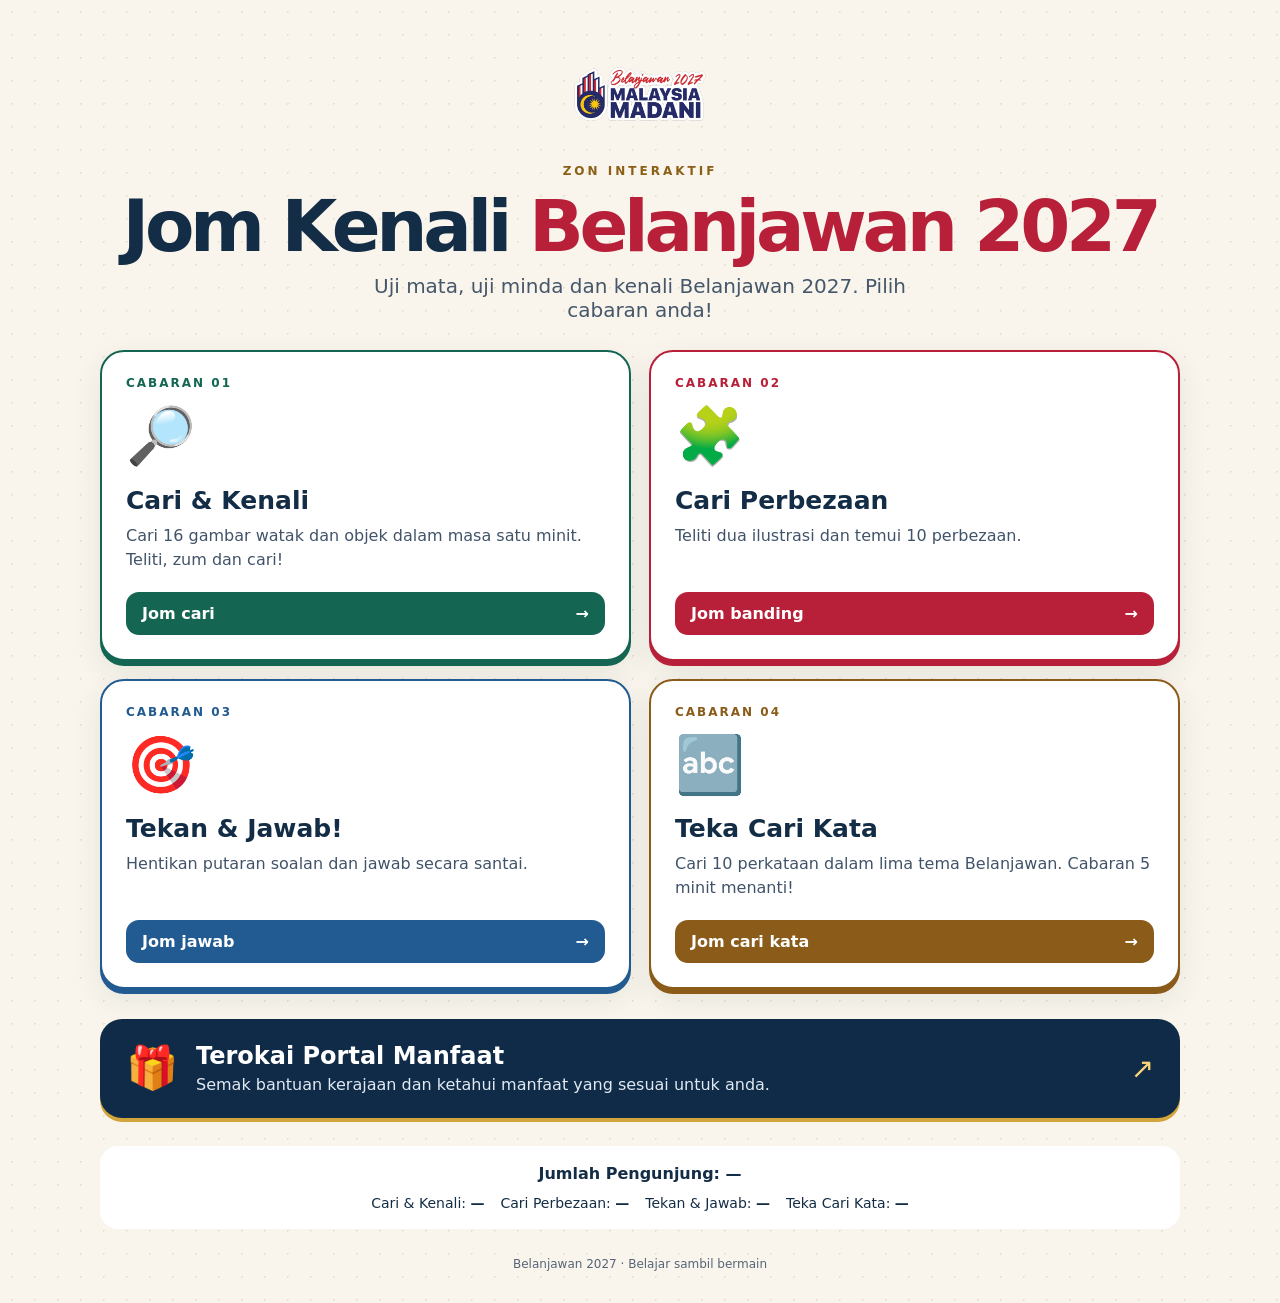
==== commit 747a0098: "Set picture search challenge to 16 targets in 60 seconds" ====
--- a/landing.html
+++ b/landing.html
@@ -1,5 +1,5 @@
 <!doctype html><html lang="ms"><head><meta charset="utf-8"><meta name="viewport" content="width=device-width,initial-scale=1"><meta name="theme-color" content="#102b48"><title>Jom Kenali Belanjawan 2027</title><style>
-*{box-sizing:border-box}body{margin:0;font-family:system-ui,sans-serif;color:#142d46;background:#f9f5ec;background-image:radial-gradient(#e7dfcf 1px,transparent 1px);background-size:23px 23px}main{max-width:1120px;margin:auto;padding:24px 20px 32px}header{text-align:center}header img{width:min(220px,60vw);height:140px;object-fit:contain;display:block;margin:auto}h1{font-size:clamp(38px,7vw,72px);letter-spacing:-.06em;line-height:1;margin:12px 0;color:#142d46}h1 span{color:#b72038}header p{font-size:clamp(15px,2vw,20px);margin:12px auto 28px;max-width:560px;color:#45576a}.eyebrow{font-weight:800;font-size:12px;letter-spacing:3px;text-transform:uppercase;color:#8b5f16}.games{display:grid;grid-template-columns:repeat(2,1fr);gap:18px}.game{--accent:#146653;display:flex;flex-direction:column;position:relative;overflow:hidden;padding:24px;border-radius:24px;background:white;color:#142d46;text-decoration:none;box-shadow:0 5px 0 var(--accent),0 10px 30px #17334a15;border:2px solid var(--accent);transition:transform .2s,box-shadow .2s;min-height:260px}.game:hover{transform:translateY(-5px);box-shadow:0 9px 0 var(--accent),0 15px 30px #17334a22}.game:active{transform:translateY(3px);box-shadow:0 2px 0 var(--accent)}.game:nth-child(2){--accent:#b72038}.game:nth-child(3){--accent:#225b91}.game:nth-child(4){--accent:#8b5b19}.number{color:var(--accent);font-weight:800;font-size:12px;letter-spacing:2px}.emoji{font-size:56px;line-height:1.3;margin:10px 0}.game h2{font-size:25px;line-height:1.15;margin:4px 0 8px}.game p{color:#415369;margin:0 0 20px;line-height:1.5}.play{margin-top:auto;color:white;background:var(--accent);padding:12px 16px;border-radius:13px;font-weight:800;display:flex;justify-content:space-between}.portal{display:flex;align-items:center;gap:18px;background:#102b48;color:white;text-decoration:none;border-radius:22px;margin-top:30px;padding:22px 26px;box-shadow:0 4px 0 #d4a43c}.portal .emoji{margin:0;font-size:42px}.portal h2{margin:0 0 5px;font-size:24px}.portal p{margin:0;color:#e1e9f2}.portal .arrow{margin-left:auto;font-size:28px;color:#f9d477}.portal:hover{background:#1d4264}a:focus-visible{outline:4px solid #d69b28;outline-offset:5px}footer{text-align:center;color:#566577;font-size:12px;margin-top:28px} @media(max-width:720px){main{padding:18px 14px 24px}.games{grid-template-columns:1fr;gap:16px}.game{min-height:0;padding:18px}.emoji{font-size:44px;margin:4px 0}.game h2{font-size:23px}.game p{margin-bottom:12px}.portal{padding:18px;gap:12px}.portal h2{font-size:20px}header img{height:110px}}@media(prefers-reduced-motion:reduce){*{transition:none!important}}</style></head><body><main><header><img src="[data-uri]" alt="Belanjawan 2027 Malaysia MADANI"><div class="eyebrow">Zon Interaktif</div><h1>Jom Kenali <span>Belanjawan 2027</span></h1><p>Uji mata, uji minda dan kenali Belanjawan 2027. Pilih cabaran anda!</p></header><section class="games" aria-label="Pilih permainan"><a class="game" href="index.html"><span class="number">CABARAN 01</span><span class="emoji" aria-hidden="true">🔎</span><h2>Cari &amp; Kenali</h2><p>Padankan 8 gambar watak dan objek dalam ilustrasi. Teliti, zum dan cari!</p><span class="play">Jom cari <span>→</span></span></a><a class="game" href="https://ismailyjoe.github.io/belanjawan-2027-cari-perbezaan/"><span class="number">CABARAN 02</span><span class="emoji" aria-hidden="true">🧩</span><h2>Cari Perbezaan</h2><p>Teliti dua ilustrasi dan temui 10 perbezaan.</p><span class="play">Jom banding <span>→</span></span></a><a class="game" href="https://ismailyjoe.github.io/belanjawan-2027-soalan-santai/"><span class="number">CABARAN 03</span><span class="emoji" aria-hidden="true">🎯</span><h2>Tekan &amp; Jawab!</h2><p>Hentikan putaran soalan dan jawab secara santai.</p><span class="play">Jom jawab <span>→</span></span></a>
+*{box-sizing:border-box}body{margin:0;font-family:system-ui,sans-serif;color:#142d46;background:#f9f5ec;background-image:radial-gradient(#e7dfcf 1px,transparent 1px);background-size:23px 23px}main{max-width:1120px;margin:auto;padding:24px 20px 32px}header{text-align:center}header img{width:min(220px,60vw);height:140px;object-fit:contain;display:block;margin:auto}h1{font-size:clamp(38px,7vw,72px);letter-spacing:-.06em;line-height:1;margin:12px 0;color:#142d46}h1 span{color:#b72038}header p{font-size:clamp(15px,2vw,20px);margin:12px auto 28px;max-width:560px;color:#45576a}.eyebrow{font-weight:800;font-size:12px;letter-spacing:3px;text-transform:uppercase;color:#8b5f16}.games{display:grid;grid-template-columns:repeat(2,1fr);gap:18px}.game{--accent:#146653;display:flex;flex-direction:column;position:relative;overflow:hidden;padding:24px;border-radius:24px;background:white;color:#142d46;text-decoration:none;box-shadow:0 5px 0 var(--accent),0 10px 30px #17334a15;border:2px solid var(--accent);transition:transform .2s,box-shadow .2s;min-height:260px}.game:hover{transform:translateY(-5px);box-shadow:0 9px 0 var(--accent),0 15px 30px #17334a22}.game:active{transform:translateY(3px);box-shadow:0 2px 0 var(--accent)}.game:nth-child(2){--accent:#b72038}.game:nth-child(3){--accent:#225b91}.game:nth-child(4){--accent:#8b5b19}.number{color:var(--accent);font-weight:800;font-size:12px;letter-spacing:2px}.emoji{font-size:56px;line-height:1.3;margin:10px 0}.game h2{font-size:25px;line-height:1.15;margin:4px 0 8px}.game p{color:#415369;margin:0 0 20px;line-height:1.5}.play{margin-top:auto;color:white;background:var(--accent);padding:12px 16px;border-radius:13px;font-weight:800;display:flex;justify-content:space-between}.portal{display:flex;align-items:center;gap:18px;background:#102b48;color:white;text-decoration:none;border-radius:22px;margin-top:30px;padding:22px 26px;box-shadow:0 4px 0 #d4a43c}.portal .emoji{margin:0;font-size:42px}.portal h2{margin:0 0 5px;font-size:24px}.portal p{margin:0;color:#e1e9f2}.portal .arrow{margin-left:auto;font-size:28px;color:#f9d477}.portal:hover{background:#1d4264}a:focus-visible{outline:4px solid #d69b28;outline-offset:5px}footer{text-align:center;color:#566577;font-size:12px;margin-top:28px} @media(max-width:720px){main{padding:18px 14px 24px}.games{grid-template-columns:1fr;gap:16px}.game{min-height:0;padding:18px}.emoji{font-size:44px;margin:4px 0}.game h2{font-size:23px}.game p{margin-bottom:12px}.portal{padding:18px;gap:12px}.portal h2{font-size:20px}header img{height:110px}}@media(prefers-reduced-motion:reduce){*{transition:none!important}}</style></head><body><main><header><img src="[data-uri]" alt="Belanjawan 2027 Malaysia MADANI"><div class="eyebrow">Zon Interaktif</div><h1>Jom Kenali <span>Belanjawan 2027</span></h1><p>Uji mata, uji minda dan kenali Belanjawan 2027. Pilih cabaran anda!</p></header><section class="games" aria-label="Pilih permainan"><a class="game" href="index.html"><span class="number">CABARAN 01</span><span class="emoji" aria-hidden="true">🔎</span><h2>Cari &amp; Kenali</h2><p>Cari 16 gambar watak dan objek dalam masa satu minit. Teliti, zum dan cari!</p><span class="play">Jom cari <span>→</span></span></a><a class="game" href="https://ismailyjoe.github.io/belanjawan-2027-cari-perbezaan/"><span class="number">CABARAN 02</span><span class="emoji" aria-hidden="true">🧩</span><h2>Cari Perbezaan</h2><p>Teliti dua ilustrasi dan temui 10 perbezaan.</p><span class="play">Jom banding <span>→</span></span></a><a class="game" href="https://ismailyjoe.github.io/belanjawan-2027-soalan-santai/"><span class="number">CABARAN 03</span><span class="emoji" aria-hidden="true">🎯</span><h2>Tekan &amp; Jawab!</h2><p>Hentikan putaran soalan dan jawab secara santai.</p><span class="play">Jom jawab <span>→</span></span></a>
 <a class="game" href="https://ismailyjoe.github.io/belanjawan-2027-teka-cari-kata/">
  <span class="number">CABARAN 04</span>
  <span class="emoji" aria-hidden="true">🔤</span>
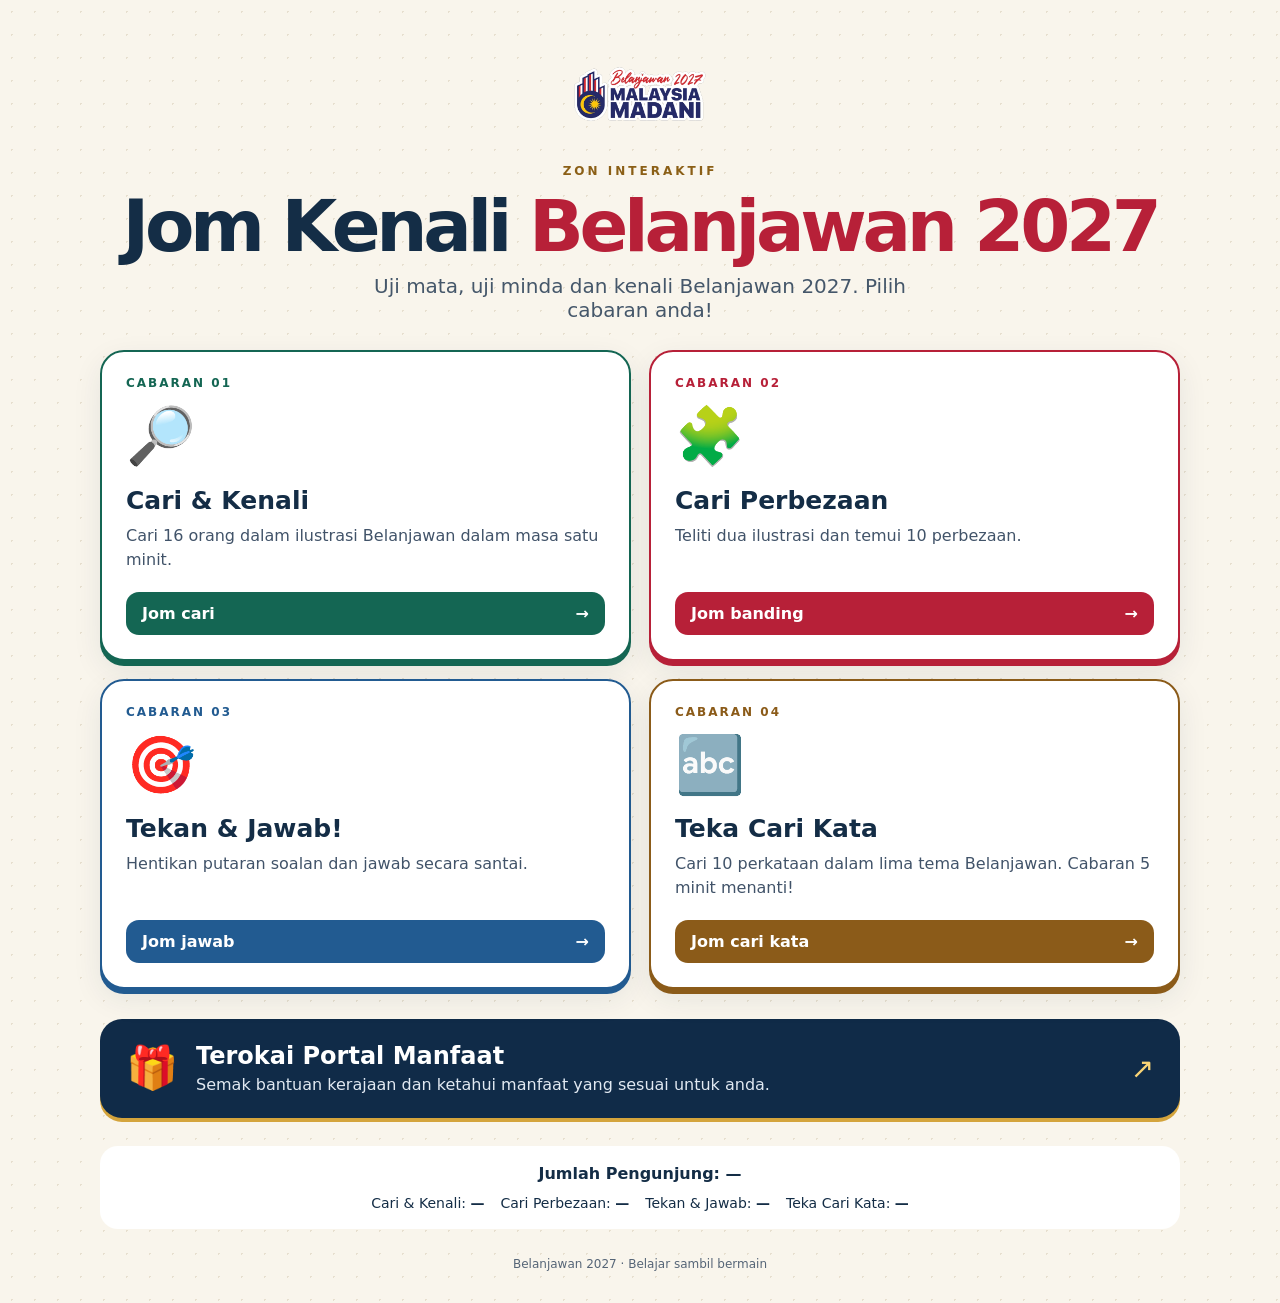
==== commit 61614cd5: "Use the community illustration for the find-the-person challenge" ====
--- a/landing.html
+++ b/landing.html
@@ -1,5 +1,5 @@
 <!doctype html><html lang="ms"><head><meta charset="utf-8"><meta name="viewport" content="width=device-width,initial-scale=1"><meta name="theme-color" content="#102b48"><title>Jom Kenali Belanjawan 2027</title><style>
-*{box-sizing:border-box}body{margin:0;font-family:system-ui,sans-serif;color:#142d46;background:#f9f5ec;background-image:radial-gradient(#e7dfcf 1px,transparent 1px);background-size:23px 23px}main{max-width:1120px;margin:auto;padding:24px 20px 32px}header{text-align:center}header img{width:min(220px,60vw);height:140px;object-fit:contain;display:block;margin:auto}h1{font-size:clamp(38px,7vw,72px);letter-spacing:-.06em;line-height:1;margin:12px 0;color:#142d46}h1 span{color:#b72038}header p{font-size:clamp(15px,2vw,20px);margin:12px auto 28px;max-width:560px;color:#45576a}.eyebrow{font-weight:800;font-size:12px;letter-spacing:3px;text-transform:uppercase;color:#8b5f16}.games{display:grid;grid-template-columns:repeat(2,1fr);gap:18px}.game{--accent:#146653;display:flex;flex-direction:column;position:relative;overflow:hidden;padding:24px;border-radius:24px;background:white;color:#142d46;text-decoration:none;box-shadow:0 5px 0 var(--accent),0 10px 30px #17334a15;border:2px solid var(--accent);transition:transform .2s,box-shadow .2s;min-height:260px}.game:hover{transform:translateY(-5px);box-shadow:0 9px 0 var(--accent),0 15px 30px #17334a22}.game:active{transform:translateY(3px);box-shadow:0 2px 0 var(--accent)}.game:nth-child(2){--accent:#b72038}.game:nth-child(3){--accent:#225b91}.game:nth-child(4){--accent:#8b5b19}.number{color:var(--accent);font-weight:800;font-size:12px;letter-spacing:2px}.emoji{font-size:56px;line-height:1.3;margin:10px 0}.game h2{font-size:25px;line-height:1.15;margin:4px 0 8px}.game p{color:#415369;margin:0 0 20px;line-height:1.5}.play{margin-top:auto;color:white;background:var(--accent);padding:12px 16px;border-radius:13px;font-weight:800;display:flex;justify-content:space-between}.portal{display:flex;align-items:center;gap:18px;background:#102b48;color:white;text-decoration:none;border-radius:22px;margin-top:30px;padding:22px 26px;box-shadow:0 4px 0 #d4a43c}.portal .emoji{margin:0;font-size:42px}.portal h2{margin:0 0 5px;font-size:24px}.portal p{margin:0;color:#e1e9f2}.portal .arrow{margin-left:auto;font-size:28px;color:#f9d477}.portal:hover{background:#1d4264}a:focus-visible{outline:4px solid #d69b28;outline-offset:5px}footer{text-align:center;color:#566577;font-size:12px;margin-top:28px} @media(max-width:720px){main{padding:18px 14px 24px}.games{grid-template-columns:1fr;gap:16px}.game{min-height:0;padding:18px}.emoji{font-size:44px;margin:4px 0}.game h2{font-size:23px}.game p{margin-bottom:12px}.portal{padding:18px;gap:12px}.portal h2{font-size:20px}header img{height:110px}}@media(prefers-reduced-motion:reduce){*{transition:none!important}}</style></head><body><main><header><img src="[data-uri]" alt="Belanjawan 2027 Malaysia MADANI"><div class="eyebrow">Zon Interaktif</div><h1>Jom Kenali <span>Belanjawan 2027</span></h1><p>Uji mata, uji minda dan kenali Belanjawan 2027. Pilih cabaran anda!</p></header><section class="games" aria-label="Pilih permainan"><a class="game" href="index.html"><span class="number">CABARAN 01</span><span class="emoji" aria-hidden="true">🔎</span><h2>Cari &amp; Kenali</h2><p>Cari 16 gambar watak dan objek dalam masa satu minit. Teliti, zum dan cari!</p><span class="play">Jom cari <span>→</span></span></a><a class="game" href="https://ismailyjoe.github.io/belanjawan-2027-cari-perbezaan/"><span class="number">CABARAN 02</span><span class="emoji" aria-hidden="true">🧩</span><h2>Cari Perbezaan</h2><p>Teliti dua ilustrasi dan temui 10 perbezaan.</p><span class="play">Jom banding <span>→</span></span></a><a class="game" href="https://ismailyjoe.github.io/belanjawan-2027-soalan-santai/"><span class="number">CABARAN 03</span><span class="emoji" aria-hidden="true">🎯</span><h2>Tekan &amp; Jawab!</h2><p>Hentikan putaran soalan dan jawab secara santai.</p><span class="play">Jom jawab <span>→</span></span></a>
+*{box-sizing:border-box}body{margin:0;font-family:system-ui,sans-serif;color:#142d46;background:#f9f5ec;background-image:radial-gradient(#e7dfcf 1px,transparent 1px);background-size:23px 23px}main{max-width:1120px;margin:auto;padding:24px 20px 32px}header{text-align:center}header img{width:min(220px,60vw);height:140px;object-fit:contain;display:block;margin:auto}h1{font-size:clamp(38px,7vw,72px);letter-spacing:-.06em;line-height:1;margin:12px 0;color:#142d46}h1 span{color:#b72038}header p{font-size:clamp(15px,2vw,20px);margin:12px auto 28px;max-width:560px;color:#45576a}.eyebrow{font-weight:800;font-size:12px;letter-spacing:3px;text-transform:uppercase;color:#8b5f16}.games{display:grid;grid-template-columns:repeat(2,1fr);gap:18px}.game{--accent:#146653;display:flex;flex-direction:column;position:relative;overflow:hidden;padding:24px;border-radius:24px;background:white;color:#142d46;text-decoration:none;box-shadow:0 5px 0 var(--accent),0 10px 30px #17334a15;border:2px solid var(--accent);transition:transform .2s,box-shadow .2s;min-height:260px}.game:hover{transform:translateY(-5px);box-shadow:0 9px 0 var(--accent),0 15px 30px #17334a22}.game:active{transform:translateY(3px);box-shadow:0 2px 0 var(--accent)}.game:nth-child(2){--accent:#b72038}.game:nth-child(3){--accent:#225b91}.game:nth-child(4){--accent:#8b5b19}.number{color:var(--accent);font-weight:800;font-size:12px;letter-spacing:2px}.emoji{font-size:56px;line-height:1.3;margin:10px 0}.game h2{font-size:25px;line-height:1.15;margin:4px 0 8px}.game p{color:#415369;margin:0 0 20px;line-height:1.5}.play{margin-top:auto;color:white;background:var(--accent);padding:12px 16px;border-radius:13px;font-weight:800;display:flex;justify-content:space-between}.portal{display:flex;align-items:center;gap:18px;background:#102b48;color:white;text-decoration:none;border-radius:22px;margin-top:30px;padding:22px 26px;box-shadow:0 4px 0 #d4a43c}.portal .emoji{margin:0;font-size:42px}.portal h2{margin:0 0 5px;font-size:24px}.portal p{margin:0;color:#e1e9f2}.portal .arrow{margin-left:auto;font-size:28px;color:#f9d477}.portal:hover{background:#1d4264}a:focus-visible{outline:4px solid #d69b28;outline-offset:5px}footer{text-align:center;color:#566577;font-size:12px;margin-top:28px} @media(max-width:720px){main{padding:18px 14px 24px}.games{grid-template-columns:1fr;gap:16px}.game{min-height:0;padding:18px}.emoji{font-size:44px;margin:4px 0}.game h2{font-size:23px}.game p{margin-bottom:12px}.portal{padding:18px;gap:12px}.portal h2{font-size:20px}header img{height:110px}}@media(prefers-reduced-motion:reduce){*{transition:none!important}}</style></head><body><main><header><img src="[data-uri]" alt="Belanjawan 2027 Malaysia MADANI"><div class="eyebrow">Zon Interaktif</div><h1>Jom Kenali <span>Belanjawan 2027</span></h1><p>Uji mata, uji minda dan kenali Belanjawan 2027. Pilih cabaran anda!</p></header><section class="games" aria-label="Pilih permainan"><a class="game" href="index.html"><span class="number">CABARAN 01</span><span class="emoji" aria-hidden="true">🔎</span><h2>Cari &amp; Kenali</h2><p>Cari 16 orang dalam ilustrasi Belanjawan dalam masa satu minit.</p><span class="play">Jom cari <span>→</span></span></a><a class="game" href="https://ismailyjoe.github.io/belanjawan-2027-cari-perbezaan/"><span class="number">CABARAN 02</span><span class="emoji" aria-hidden="true">🧩</span><h2>Cari Perbezaan</h2><p>Teliti dua ilustrasi dan temui 10 perbezaan.</p><span class="play">Jom banding <span>→</span></span></a><a class="game" href="https://ismailyjoe.github.io/belanjawan-2027-soalan-santai/"><span class="number">CABARAN 03</span><span class="emoji" aria-hidden="true">🎯</span><h2>Tekan &amp; Jawab!</h2><p>Hentikan putaran soalan dan jawab secara santai.</p><span class="play">Jom jawab <span>→</span></span></a>
 <a class="game" href="https://ismailyjoe.github.io/belanjawan-2027-teka-cari-kata/">
  <span class="number">CABARAN 04</span>
  <span class="emoji" aria-hidden="true">🔤</span>
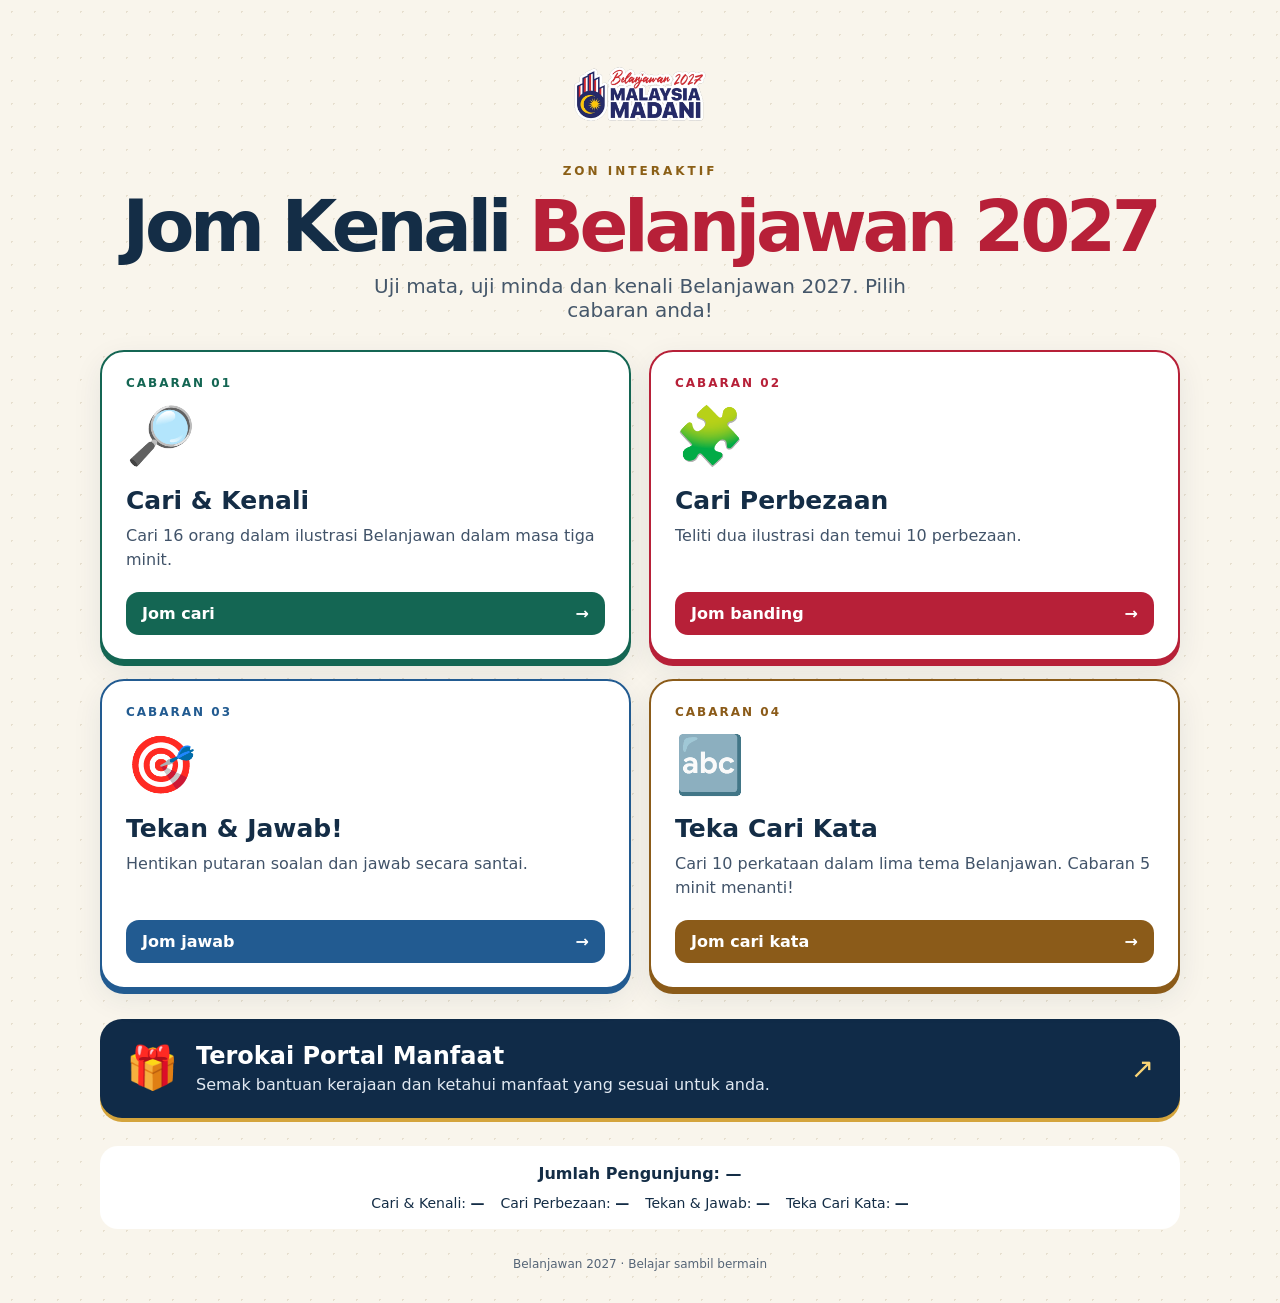
==== commit 674682e6: "Give players three minutes to find all 16 people" ====
--- a/landing.html
+++ b/landing.html
@@ -1,5 +1,5 @@
 <!doctype html><html lang="ms"><head><meta charset="utf-8"><meta name="viewport" content="width=device-width,initial-scale=1"><meta name="theme-color" content="#102b48"><title>Jom Kenali Belanjawan 2027</title><style>
-*{box-sizing:border-box}body{margin:0;font-family:system-ui,sans-serif;color:#142d46;background:#f9f5ec;background-image:radial-gradient(#e7dfcf 1px,transparent 1px);background-size:23px 23px}main{max-width:1120px;margin:auto;padding:24px 20px 32px}header{text-align:center}header img{width:min(220px,60vw);height:140px;object-fit:contain;display:block;margin:auto}h1{font-size:clamp(38px,7vw,72px);letter-spacing:-.06em;line-height:1;margin:12px 0;color:#142d46}h1 span{color:#b72038}header p{font-size:clamp(15px,2vw,20px);margin:12px auto 28px;max-width:560px;color:#45576a}.eyebrow{font-weight:800;font-size:12px;letter-spacing:3px;text-transform:uppercase;color:#8b5f16}.games{display:grid;grid-template-columns:repeat(2,1fr);gap:18px}.game{--accent:#146653;display:flex;flex-direction:column;position:relative;overflow:hidden;padding:24px;border-radius:24px;background:white;color:#142d46;text-decoration:none;box-shadow:0 5px 0 var(--accent),0 10px 30px #17334a15;border:2px solid var(--accent);transition:transform .2s,box-shadow .2s;min-height:260px}.game:hover{transform:translateY(-5px);box-shadow:0 9px 0 var(--accent),0 15px 30px #17334a22}.game:active{transform:translateY(3px);box-shadow:0 2px 0 var(--accent)}.game:nth-child(2){--accent:#b72038}.game:nth-child(3){--accent:#225b91}.game:nth-child(4){--accent:#8b5b19}.number{color:var(--accent);font-weight:800;font-size:12px;letter-spacing:2px}.emoji{font-size:56px;line-height:1.3;margin:10px 0}.game h2{font-size:25px;line-height:1.15;margin:4px 0 8px}.game p{color:#415369;margin:0 0 20px;line-height:1.5}.play{margin-top:auto;color:white;background:var(--accent);padding:12px 16px;border-radius:13px;font-weight:800;display:flex;justify-content:space-between}.portal{display:flex;align-items:center;gap:18px;background:#102b48;color:white;text-decoration:none;border-radius:22px;margin-top:30px;padding:22px 26px;box-shadow:0 4px 0 #d4a43c}.portal .emoji{margin:0;font-size:42px}.portal h2{margin:0 0 5px;font-size:24px}.portal p{margin:0;color:#e1e9f2}.portal .arrow{margin-left:auto;font-size:28px;color:#f9d477}.portal:hover{background:#1d4264}a:focus-visible{outline:4px solid #d69b28;outline-offset:5px}footer{text-align:center;color:#566577;font-size:12px;margin-top:28px} @media(max-width:720px){main{padding:18px 14px 24px}.games{grid-template-columns:1fr;gap:16px}.game{min-height:0;padding:18px}.emoji{font-size:44px;margin:4px 0}.game h2{font-size:23px}.game p{margin-bottom:12px}.portal{padding:18px;gap:12px}.portal h2{font-size:20px}header img{height:110px}}@media(prefers-reduced-motion:reduce){*{transition:none!important}}</style></head><body><main><header><img src="[data-uri]" alt="Belanjawan 2027 Malaysia MADANI"><div class="eyebrow">Zon Interaktif</div><h1>Jom Kenali <span>Belanjawan 2027</span></h1><p>Uji mata, uji minda dan kenali Belanjawan 2027. Pilih cabaran anda!</p></header><section class="games" aria-label="Pilih permainan"><a class="game" href="index.html"><span class="number">CABARAN 01</span><span class="emoji" aria-hidden="true">🔎</span><h2>Cari &amp; Kenali</h2><p>Cari 16 orang dalam ilustrasi Belanjawan dalam masa satu minit.</p><span class="play">Jom cari <span>→</span></span></a><a class="game" href="https://ismailyjoe.github.io/belanjawan-2027-cari-perbezaan/"><span class="number">CABARAN 02</span><span class="emoji" aria-hidden="true">🧩</span><h2>Cari Perbezaan</h2><p>Teliti dua ilustrasi dan temui 10 perbezaan.</p><span class="play">Jom banding <span>→</span></span></a><a class="game" href="https://ismailyjoe.github.io/belanjawan-2027-soalan-santai/"><span class="number">CABARAN 03</span><span class="emoji" aria-hidden="true">🎯</span><h2>Tekan &amp; Jawab!</h2><p>Hentikan putaran soalan dan jawab secara santai.</p><span class="play">Jom jawab <span>→</span></span></a>
+*{box-sizing:border-box}body{margin:0;font-family:system-ui,sans-serif;color:#142d46;background:#f9f5ec;background-image:radial-gradient(#e7dfcf 1px,transparent 1px);background-size:23px 23px}main{max-width:1120px;margin:auto;padding:24px 20px 32px}header{text-align:center}header img{width:min(220px,60vw);height:140px;object-fit:contain;display:block;margin:auto}h1{font-size:clamp(38px,7vw,72px);letter-spacing:-.06em;line-height:1;margin:12px 0;color:#142d46}h1 span{color:#b72038}header p{font-size:clamp(15px,2vw,20px);margin:12px auto 28px;max-width:560px;color:#45576a}.eyebrow{font-weight:800;font-size:12px;letter-spacing:3px;text-transform:uppercase;color:#8b5f16}.games{display:grid;grid-template-columns:repeat(2,1fr);gap:18px}.game{--accent:#146653;display:flex;flex-direction:column;position:relative;overflow:hidden;padding:24px;border-radius:24px;background:white;color:#142d46;text-decoration:none;box-shadow:0 5px 0 var(--accent),0 10px 30px #17334a15;border:2px solid var(--accent);transition:transform .2s,box-shadow .2s;min-height:260px}.game:hover{transform:translateY(-5px);box-shadow:0 9px 0 var(--accent),0 15px 30px #17334a22}.game:active{transform:translateY(3px);box-shadow:0 2px 0 var(--accent)}.game:nth-child(2){--accent:#b72038}.game:nth-child(3){--accent:#225b91}.game:nth-child(4){--accent:#8b5b19}.number{color:var(--accent);font-weight:800;font-size:12px;letter-spacing:2px}.emoji{font-size:56px;line-height:1.3;margin:10px 0}.game h2{font-size:25px;line-height:1.15;margin:4px 0 8px}.game p{color:#415369;margin:0 0 20px;line-height:1.5}.play{margin-top:auto;color:white;background:var(--accent);padding:12px 16px;border-radius:13px;font-weight:800;display:flex;justify-content:space-between}.portal{display:flex;align-items:center;gap:18px;background:#102b48;color:white;text-decoration:none;border-radius:22px;margin-top:30px;padding:22px 26px;box-shadow:0 4px 0 #d4a43c}.portal .emoji{margin:0;font-size:42px}.portal h2{margin:0 0 5px;font-size:24px}.portal p{margin:0;color:#e1e9f2}.portal .arrow{margin-left:auto;font-size:28px;color:#f9d477}.portal:hover{background:#1d4264}a:focus-visible{outline:4px solid #d69b28;outline-offset:5px}footer{text-align:center;color:#566577;font-size:12px;margin-top:28px} @media(max-width:720px){main{padding:18px 14px 24px}.games{grid-template-columns:1fr;gap:16px}.game{min-height:0;padding:18px}.emoji{font-size:44px;margin:4px 0}.game h2{font-size:23px}.game p{margin-bottom:12px}.portal{padding:18px;gap:12px}.portal h2{font-size:20px}header img{height:110px}}@media(prefers-reduced-motion:reduce){*{transition:none!important}}</style></head><body><main><header><img src="[data-uri]" alt="Belanjawan 2027 Malaysia MADANI"><div class="eyebrow">Zon Interaktif</div><h1>Jom Kenali <span>Belanjawan 2027</span></h1><p>Uji mata, uji minda dan kenali Belanjawan 2027. Pilih cabaran anda!</p></header><section class="games" aria-label="Pilih permainan"><a class="game" href="index.html"><span class="number">CABARAN 01</span><span class="emoji" aria-hidden="true">🔎</span><h2>Cari &amp; Kenali</h2><p>Cari 16 orang dalam ilustrasi Belanjawan dalam masa tiga minit.</p><span class="play">Jom cari <span>→</span></span></a><a class="game" href="https://ismailyjoe.github.io/belanjawan-2027-cari-perbezaan/"><span class="number">CABARAN 02</span><span class="emoji" aria-hidden="true">🧩</span><h2>Cari Perbezaan</h2><p>Teliti dua ilustrasi dan temui 10 perbezaan.</p><span class="play">Jom banding <span>→</span></span></a><a class="game" href="https://ismailyjoe.github.io/belanjawan-2027-soalan-santai/"><span class="number">CABARAN 03</span><span class="emoji" aria-hidden="true">🎯</span><h2>Tekan &amp; Jawab!</h2><p>Hentikan putaran soalan dan jawab secara santai.</p><span class="play">Jom jawab <span>→</span></span></a>
 <a class="game" href="https://ismailyjoe.github.io/belanjawan-2027-teka-cari-kata/">
  <span class="number">CABARAN 04</span>
  <span class="emoji" aria-hidden="true">🔤</span>
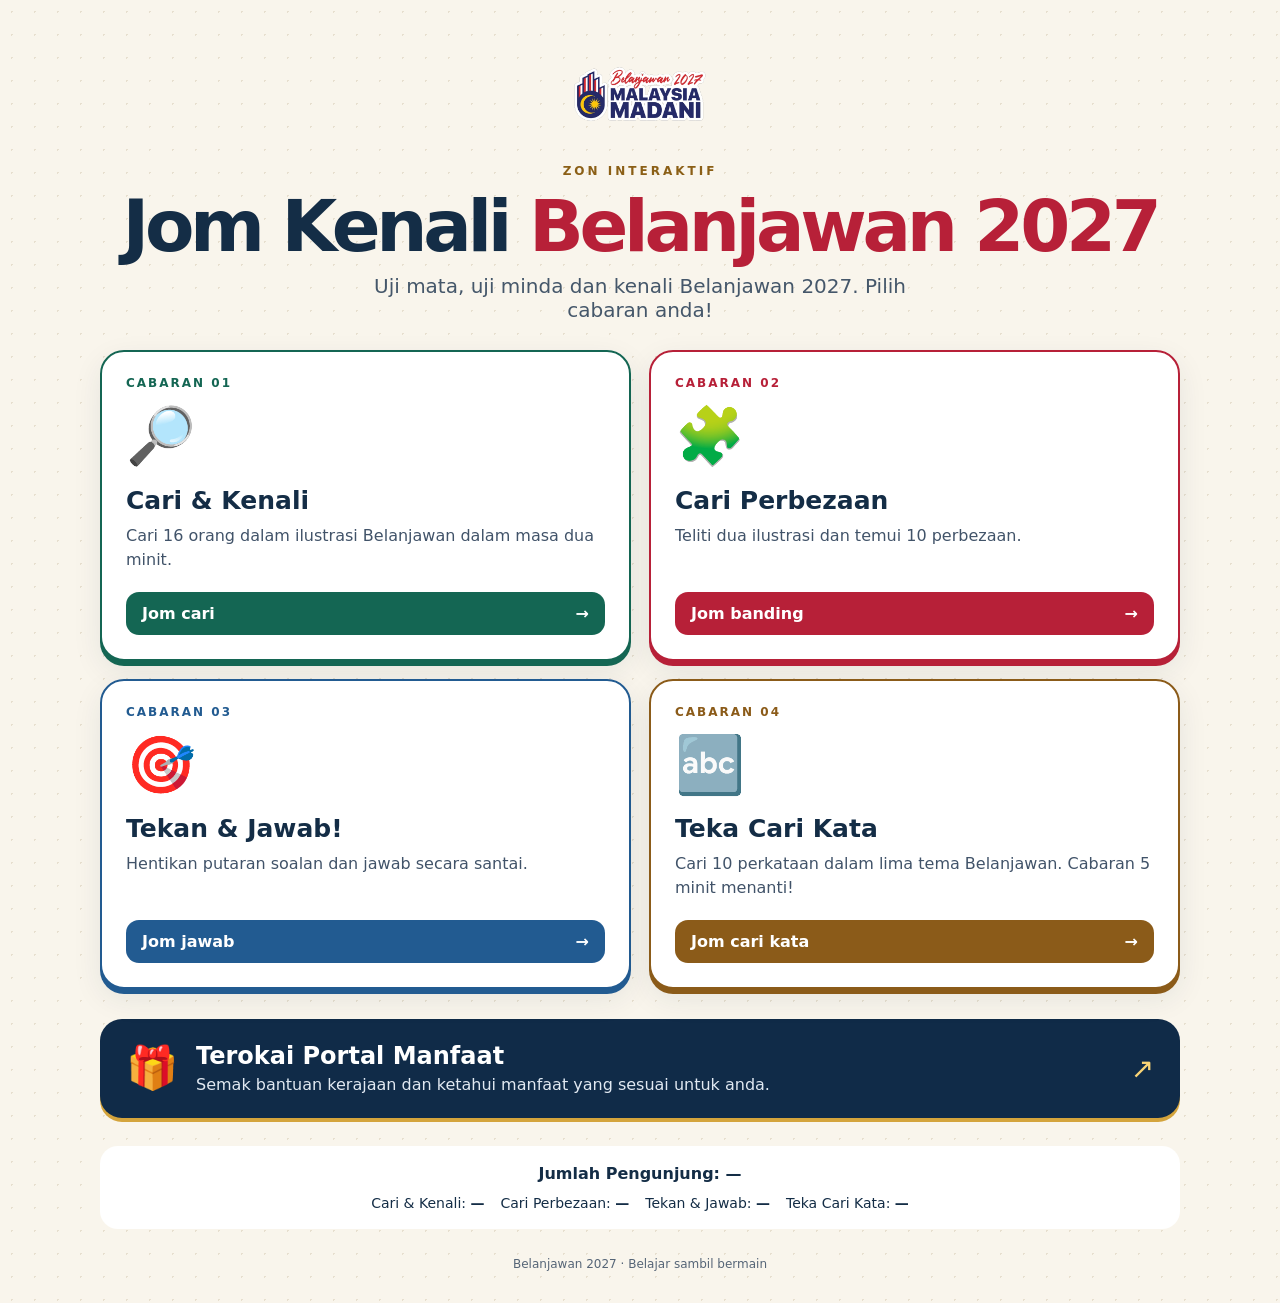
==== commit 2c0c8c0e: "Set the find-the-person timer to two minutes" ====
--- a/landing.html
+++ b/landing.html
@@ -1,5 +1,5 @@
 <!doctype html><html lang="ms"><head><meta charset="utf-8"><meta name="viewport" content="width=device-width,initial-scale=1"><meta name="theme-color" content="#102b48"><title>Jom Kenali Belanjawan 2027</title><style>
-*{box-sizing:border-box}body{margin:0;font-family:system-ui,sans-serif;color:#142d46;background:#f9f5ec;background-image:radial-gradient(#e7dfcf 1px,transparent 1px);background-size:23px 23px}main{max-width:1120px;margin:auto;padding:24px 20px 32px}header{text-align:center}header img{width:min(220px,60vw);height:140px;object-fit:contain;display:block;margin:auto}h1{font-size:clamp(38px,7vw,72px);letter-spacing:-.06em;line-height:1;margin:12px 0;color:#142d46}h1 span{color:#b72038}header p{font-size:clamp(15px,2vw,20px);margin:12px auto 28px;max-width:560px;color:#45576a}.eyebrow{font-weight:800;font-size:12px;letter-spacing:3px;text-transform:uppercase;color:#8b5f16}.games{display:grid;grid-template-columns:repeat(2,1fr);gap:18px}.game{--accent:#146653;display:flex;flex-direction:column;position:relative;overflow:hidden;padding:24px;border-radius:24px;background:white;color:#142d46;text-decoration:none;box-shadow:0 5px 0 var(--accent),0 10px 30px #17334a15;border:2px solid var(--accent);transition:transform .2s,box-shadow .2s;min-height:260px}.game:hover{transform:translateY(-5px);box-shadow:0 9px 0 var(--accent),0 15px 30px #17334a22}.game:active{transform:translateY(3px);box-shadow:0 2px 0 var(--accent)}.game:nth-child(2){--accent:#b72038}.game:nth-child(3){--accent:#225b91}.game:nth-child(4){--accent:#8b5b19}.number{color:var(--accent);font-weight:800;font-size:12px;letter-spacing:2px}.emoji{font-size:56px;line-height:1.3;margin:10px 0}.game h2{font-size:25px;line-height:1.15;margin:4px 0 8px}.game p{color:#415369;margin:0 0 20px;line-height:1.5}.play{margin-top:auto;color:white;background:var(--accent);padding:12px 16px;border-radius:13px;font-weight:800;display:flex;justify-content:space-between}.portal{display:flex;align-items:center;gap:18px;background:#102b48;color:white;text-decoration:none;border-radius:22px;margin-top:30px;padding:22px 26px;box-shadow:0 4px 0 #d4a43c}.portal .emoji{margin:0;font-size:42px}.portal h2{margin:0 0 5px;font-size:24px}.portal p{margin:0;color:#e1e9f2}.portal .arrow{margin-left:auto;font-size:28px;color:#f9d477}.portal:hover{background:#1d4264}a:focus-visible{outline:4px solid #d69b28;outline-offset:5px}footer{text-align:center;color:#566577;font-size:12px;margin-top:28px} @media(max-width:720px){main{padding:18px 14px 24px}.games{grid-template-columns:1fr;gap:16px}.game{min-height:0;padding:18px}.emoji{font-size:44px;margin:4px 0}.game h2{font-size:23px}.game p{margin-bottom:12px}.portal{padding:18px;gap:12px}.portal h2{font-size:20px}header img{height:110px}}@media(prefers-reduced-motion:reduce){*{transition:none!important}}</style></head><body><main><header><img src="[data-uri]" alt="Belanjawan 2027 Malaysia MADANI"><div class="eyebrow">Zon Interaktif</div><h1>Jom Kenali <span>Belanjawan 2027</span></h1><p>Uji mata, uji minda dan kenali Belanjawan 2027. Pilih cabaran anda!</p></header><section class="games" aria-label="Pilih permainan"><a class="game" href="index.html"><span class="number">CABARAN 01</span><span class="emoji" aria-hidden="true">🔎</span><h2>Cari &amp; Kenali</h2><p>Cari 16 orang dalam ilustrasi Belanjawan dalam masa tiga minit.</p><span class="play">Jom cari <span>→</span></span></a><a class="game" href="https://ismailyjoe.github.io/belanjawan-2027-cari-perbezaan/"><span class="number">CABARAN 02</span><span class="emoji" aria-hidden="true">🧩</span><h2>Cari Perbezaan</h2><p>Teliti dua ilustrasi dan temui 10 perbezaan.</p><span class="play">Jom banding <span>→</span></span></a><a class="game" href="https://ismailyjoe.github.io/belanjawan-2027-soalan-santai/"><span class="number">CABARAN 03</span><span class="emoji" aria-hidden="true">🎯</span><h2>Tekan &amp; Jawab!</h2><p>Hentikan putaran soalan dan jawab secara santai.</p><span class="play">Jom jawab <span>→</span></span></a>
+*{box-sizing:border-box}body{margin:0;font-family:system-ui,sans-serif;color:#142d46;background:#f9f5ec;background-image:radial-gradient(#e7dfcf 1px,transparent 1px);background-size:23px 23px}main{max-width:1120px;margin:auto;padding:24px 20px 32px}header{text-align:center}header img{width:min(220px,60vw);height:140px;object-fit:contain;display:block;margin:auto}h1{font-size:clamp(38px,7vw,72px);letter-spacing:-.06em;line-height:1;margin:12px 0;color:#142d46}h1 span{color:#b72038}header p{font-size:clamp(15px,2vw,20px);margin:12px auto 28px;max-width:560px;color:#45576a}.eyebrow{font-weight:800;font-size:12px;letter-spacing:3px;text-transform:uppercase;color:#8b5f16}.games{display:grid;grid-template-columns:repeat(2,1fr);gap:18px}.game{--accent:#146653;display:flex;flex-direction:column;position:relative;overflow:hidden;padding:24px;border-radius:24px;background:white;color:#142d46;text-decoration:none;box-shadow:0 5px 0 var(--accent),0 10px 30px #17334a15;border:2px solid var(--accent);transition:transform .2s,box-shadow .2s;min-height:260px}.game:hover{transform:translateY(-5px);box-shadow:0 9px 0 var(--accent),0 15px 30px #17334a22}.game:active{transform:translateY(3px);box-shadow:0 2px 0 var(--accent)}.game:nth-child(2){--accent:#b72038}.game:nth-child(3){--accent:#225b91}.game:nth-child(4){--accent:#8b5b19}.number{color:var(--accent);font-weight:800;font-size:12px;letter-spacing:2px}.emoji{font-size:56px;line-height:1.3;margin:10px 0}.game h2{font-size:25px;line-height:1.15;margin:4px 0 8px}.game p{color:#415369;margin:0 0 20px;line-height:1.5}.play{margin-top:auto;color:white;background:var(--accent);padding:12px 16px;border-radius:13px;font-weight:800;display:flex;justify-content:space-between}.portal{display:flex;align-items:center;gap:18px;background:#102b48;color:white;text-decoration:none;border-radius:22px;margin-top:30px;padding:22px 26px;box-shadow:0 4px 0 #d4a43c}.portal .emoji{margin:0;font-size:42px}.portal h2{margin:0 0 5px;font-size:24px}.portal p{margin:0;color:#e1e9f2}.portal .arrow{margin-left:auto;font-size:28px;color:#f9d477}.portal:hover{background:#1d4264}a:focus-visible{outline:4px solid #d69b28;outline-offset:5px}footer{text-align:center;color:#566577;font-size:12px;margin-top:28px} @media(max-width:720px){main{padding:18px 14px 24px}.games{grid-template-columns:1fr;gap:16px}.game{min-height:0;padding:18px}.emoji{font-size:44px;margin:4px 0}.game h2{font-size:23px}.game p{margin-bottom:12px}.portal{padding:18px;gap:12px}.portal h2{font-size:20px}header img{height:110px}}@media(prefers-reduced-motion:reduce){*{transition:none!important}}</style></head><body><main><header><img src="[data-uri]" alt="Belanjawan 2027 Malaysia MADANI"><div class="eyebrow">Zon Interaktif</div><h1>Jom Kenali <span>Belanjawan 2027</span></h1><p>Uji mata, uji minda dan kenali Belanjawan 2027. Pilih cabaran anda!</p></header><section class="games" aria-label="Pilih permainan"><a class="game" href="index.html"><span class="number">CABARAN 01</span><span class="emoji" aria-hidden="true">🔎</span><h2>Cari &amp; Kenali</h2><p>Cari 16 orang dalam ilustrasi Belanjawan dalam masa dua minit.</p><span class="play">Jom cari <span>→</span></span></a><a class="game" href="https://ismailyjoe.github.io/belanjawan-2027-cari-perbezaan/"><span class="number">CABARAN 02</span><span class="emoji" aria-hidden="true">🧩</span><h2>Cari Perbezaan</h2><p>Teliti dua ilustrasi dan temui 10 perbezaan.</p><span class="play">Jom banding <span>→</span></span></a><a class="game" href="https://ismailyjoe.github.io/belanjawan-2027-soalan-santai/"><span class="number">CABARAN 03</span><span class="emoji" aria-hidden="true">🎯</span><h2>Tekan &amp; Jawab!</h2><p>Hentikan putaran soalan dan jawab secara santai.</p><span class="play">Jom jawab <span>→</span></span></a>
 <a class="game" href="https://ismailyjoe.github.io/belanjawan-2027-teka-cari-kata/">
  <span class="number">CABARAN 04</span>
  <span class="emoji" aria-hidden="true">🔤</span>
